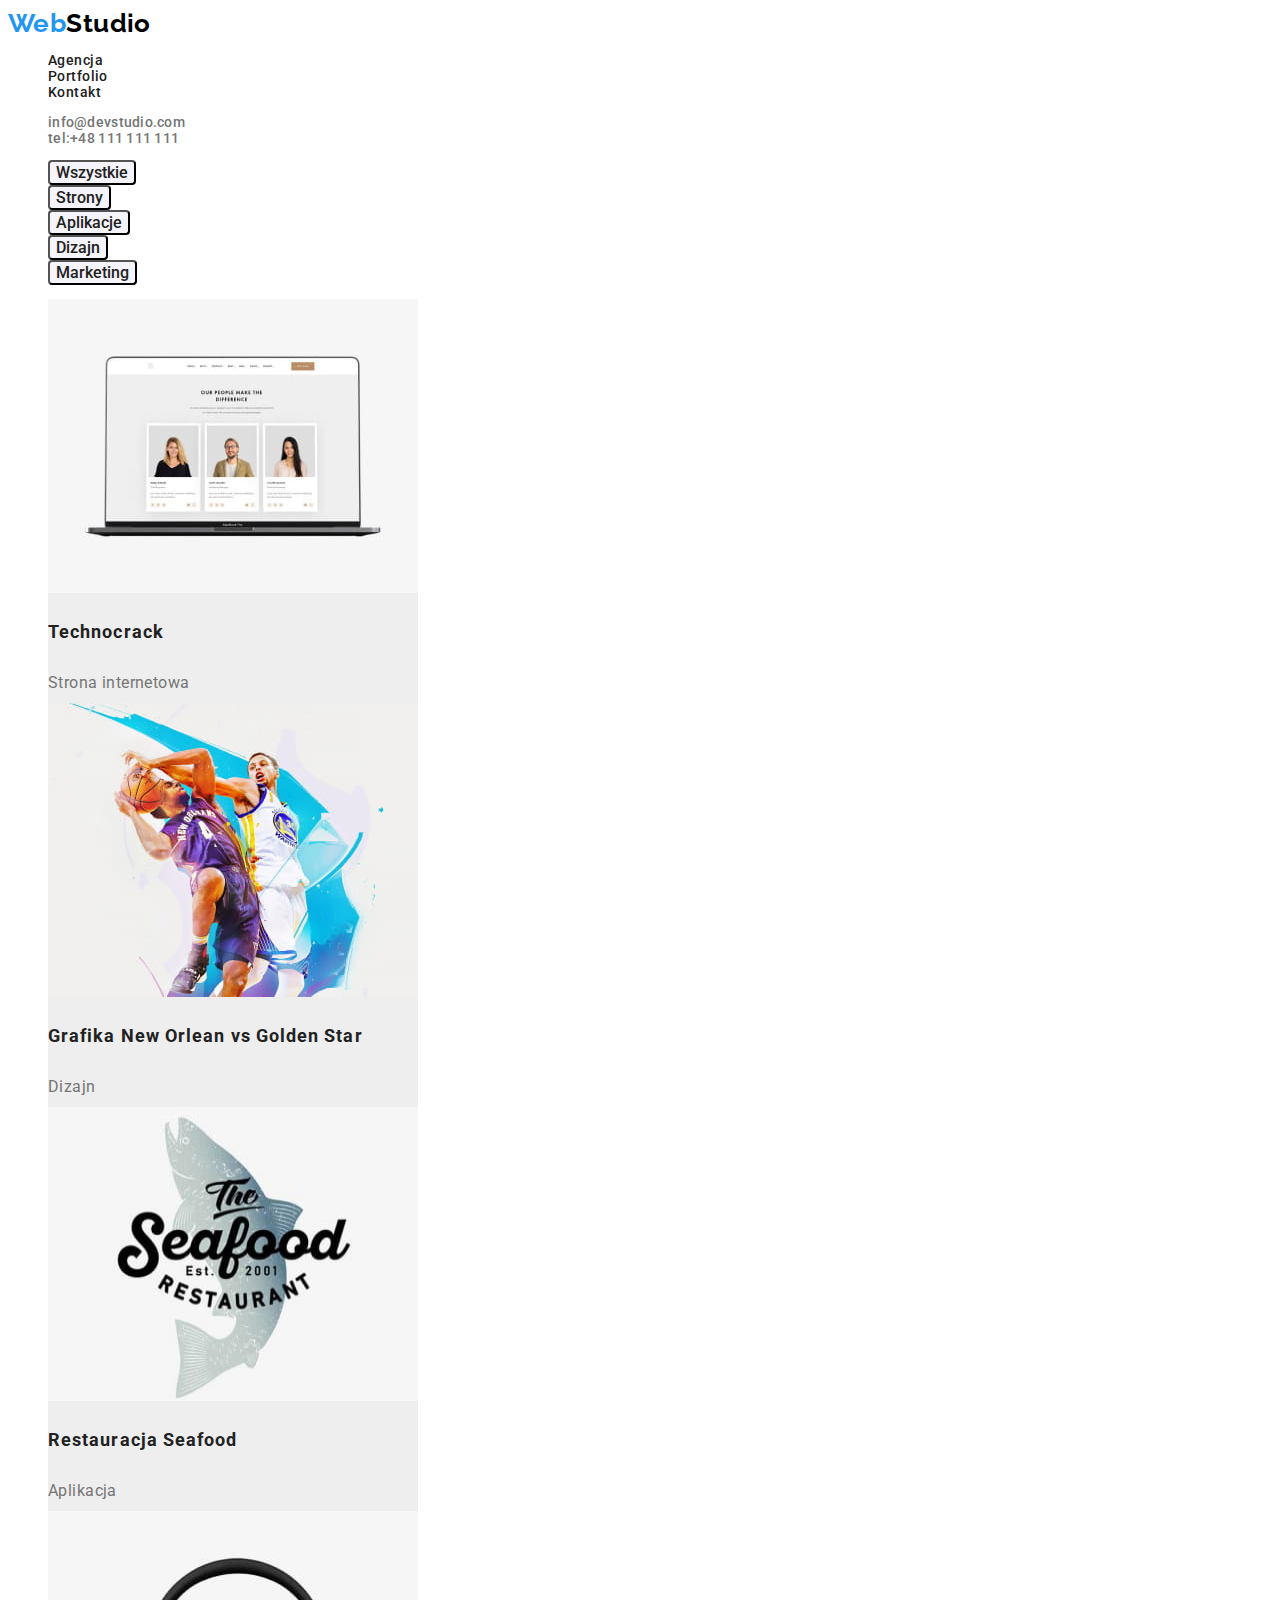
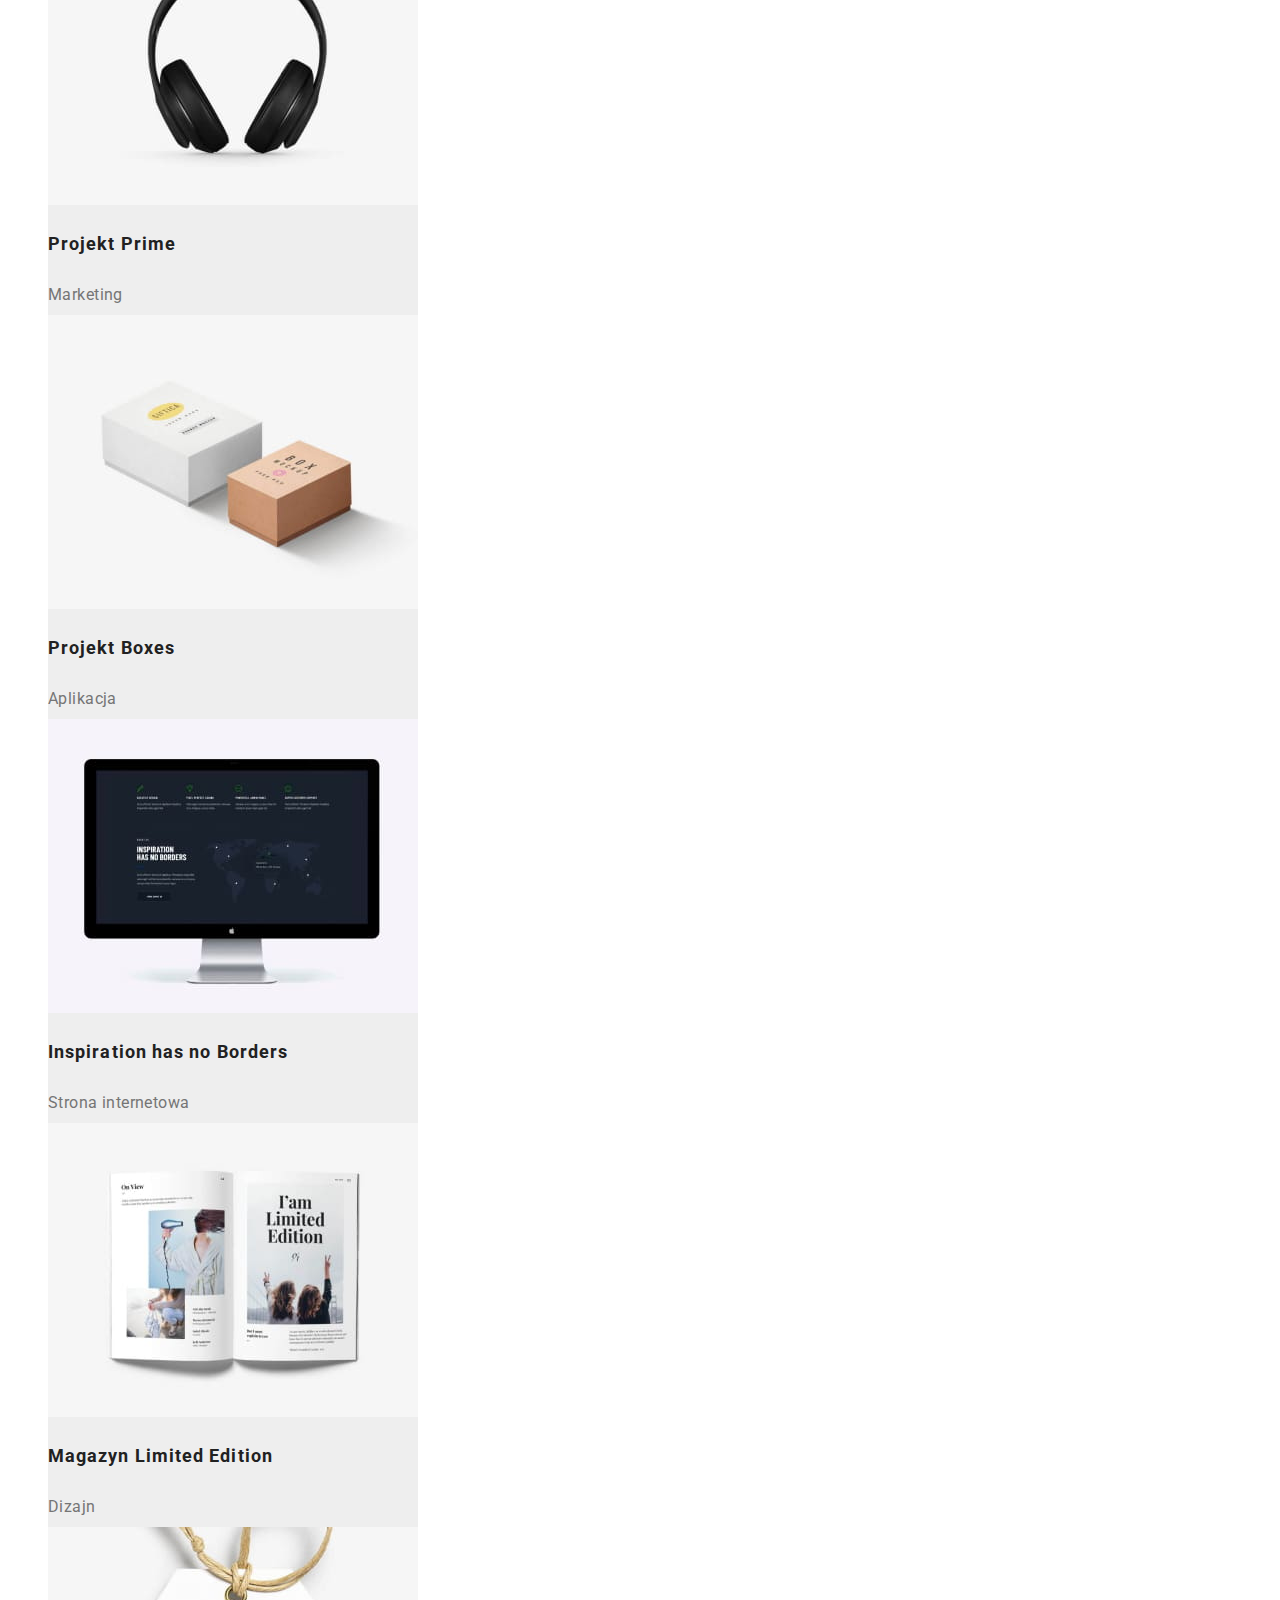
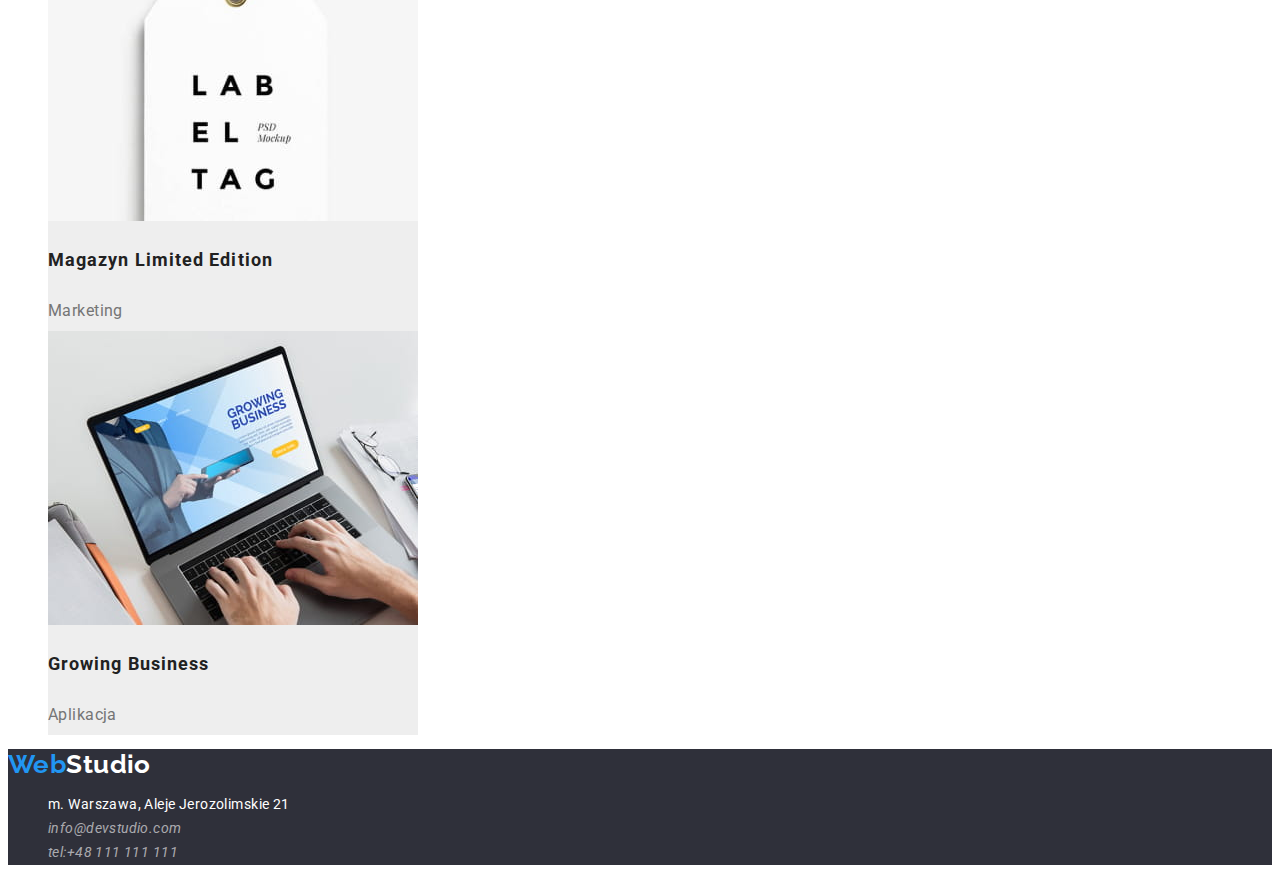
==== portfolio.html @ 22728c12 "usunąłem 2 pliki readme" ====
<!DOCTYPE html>
<html lang="pl">
  <head>
    <meta charset="UTF-8" />
    <meta http-equiv="X-UA-Compatible" content="IE=edge" />
    <meta name="viewport" content="width=device-width, initial-scale=1.0" />
    <title>Portfolio</title>
    <link rel="preconnect" href="https://fonts.googleapis.com" />
    <link rel="preconnect" href="https://fonts.gstatic.com" crossorigin />

    <link
      href="https://fonts.googleapis.com/css2?family=Raleway:wght@700&family=Roboto:wght@400;500;700;900&display=swap"
      rel="stylesheet"
    />
    <link rel="stylesheet" href="node_modules/modern-normalize/modern-normalize.css" />
    <link href="./css/styles.css" rel="stylesheet" />
  </head>
  <body>
    <header>
      <div>
        <a href="index.html" class="brandname"><span class="pieceofbrand">Web</span>Studio</a>
        <!--dodaję span żeby kolor Web były inny od Studio-->
        <nav>
          <ul class="list">
            <li>
              <a href="index.html" class="nav-link">Agencja</a>
            </li>
            <li><a href="portfolio.html" class="nav-link">Portfolio</a></li>
            <li><a href="#Kontakt" class="nav-link">Kontakt</a></li>
          </ul>
        </nav>
        <ul class="contact-links list">
          <li><a href="mailto:info@devstudio.com">info@devstudio.com</a></li>
          <li><a href="tel:+48111111111">tel:+48 111 111 111</a></li>
        </ul>
      </div>
    </header>
    <main>
      <section>
        <h1 class="visually-hidden">portfolio</h1>
        <ul class="list">
          <li>
            <button type="button" class="button-next">Wszystkie</button>
          </li>
          <li><button type="button" class="button-next">Strony</button></li>
          <li><button type="button" class="button-next">Aplikacje</button></li>
          <li><button type="button" class="button-next">Dizajn</button></li>
          <li><button type="button" class="button-next">Marketing</button></li>
        </ul>
        <ul class="list">
          <li class="image-border">
            <img
              src="./images/technocrack.jpg"
              alt="zespół pracowników na ekranie monitora"
              width="370"
              height="294"
            />
            <h3 class="portfolioheader">Technocrack</h3>
            <p class="portfoliodescription">Strona internetowa</p>
          </li>
          <li class="image-border">
            <img
              src="./images/neworlean.jpg"
              alt="grafika przedstawiająca koszykarzy"
              width="370"
              height="294"
            />
            <h3 class="portfolioheader">Grafika New Orlean vs Golden Star</h3>
            <p class="portfoliodescription">Dizajn</p>
          </li>
          <li class="image-border">
            <img src="./images/restaurant.jpg" alt="logo restauracji" width="370" height="294" />
            <h3 class="portfolioheader">Restauracja Seafood</h3>
            <p class="portfoliodescription">Aplikacja</p>
          </li>
          <li class="image-border">
            <img src="./images/project-prime.jpg" alt="słuchawki" width="370" height="294" />
            <h3 class="portfolioheader">Projekt Prime</h3>
            <p class="portfoliodescription">Marketing</p>
          </li>
          <li class="image-border">
            <img src="./images/project-boxex.jpg" alt="dwa pudełka" width="370" height="294" />
            <h3 class="portfolioheader">Projekt Boxes</h3>
            <p class="portfoliodescription">Aplikacja</p>
          </li>
          <li class="image-border">
            <img src="./images/inspiration.jpg" alt="ekran monitora" width="370" height="294" />
            <h3 class="portfolioheader">Inspiration has no Borders</h3>
            <p class="portfoliodescription">Strona internetowa</p>
          </li>
          <li class="image-border">
            <img src="./images/magazine.jpg" alt="otwarte czasopismo" width="370" height="294" />
            <h3 class="portfolioheader">Magazyn Limited Edition</h3>
            <p class="portfoliodescription">Dizajn</p>
          </li>
          <li class="image-border">
            <img
              src="./images/project-lab.jpg"
              alt="etykieta z nazwą projektu"
              width="370"
              height="294"
            />
            <h3 class="portfolioheader">Magazyn Limited Edition</h3>
            <p class="portfoliodescription">Marketing</p>
          </li>
          <li class="image-border">
            <img
              src="./images/growing-business.jpg"
              alt="otwarty laptop"
              width="370"
              height="294"
            />
            <h3 class="portfolioheader">Growing Business</h3>
            <p class="portfoliodescription">Aplikacja</p>
          </li>
        </ul>
      </section>
    </main>
    <footer class="footer">
      <a href="index.html" class="brandnamefooter"><span class="pieceofbrand">Web</span>Studio</a>
      <address>
        <ul class="list">
          <li>
            <a href="https://www.google.pl/" class="localization"
              >m. Warszawa, Aleje Jerozolimskie 21</a
            >
          </li>
          <li><a href="mailto:info@devstudio.com" class="contactfooter">info@devstudio.com</a></li>
          <li><a href="tel:+48111111111" class="contactfooter">tel:+48 111 111 111</a></li>
        </ul>
      </address>
    </footer>
  </body>
</html>
---- css/styles.css ----
:root {
  --brandcolor: #212121;
  --secondcolor: #000000;
  --thirdcolor: #757575;
  --fourthcolor: #2196f3;
  --fifhtcolor: #ffffff;
  --sixthcolor: #2f303a;
  --seventhcolor: #e5e5e5;
  --eighthcolor: rgba (255, 255, 255, 0.6);
  --ninthcolor: #f5f4fa;
  --tenthcolor: #eeeeee;
}
body {
  font-family: 'Roboto', sans-serif;
  font-size: 14px;
  color: var(--brandcolor);
  background: var(--fifhtcolor);
  letter-spacing: 0.03em;
}
.brandname {
  font-family: 'Raleway';
  font-size: 26px;
  font-weight: 700;
  color: var(--secondcolor);
  text-decoration: none;
}
.pieceofbrand {
  color: var(--fourthcolor);
}
.nav-link {
  font-weight: 500;
  text-align: left;
  color: currentColor;
  text-decoration: none;
}
.list {
  list-style: none;
}
.nav-link:hover,
.nav-link:focus,
.contact-links a:hover,
.contact-links a:focus {
  color: var(--fourthcolor);
  cursor: pointer;
}
.contact-links {
  font-weight: 500;
  letter-spacing: 0.02em;
  color: var(--thirdcolor);
}
.contact-links a {
  text-decoration: none;
  color: inherit;
}
.contactfooter {
  line-height: 1.71;
  color: rgba(255, 255, 255, 0.6);
  text-decoration: none;
}
.contactfooter:hover,
.contactfooter:focus {
  color: var(--fourthcolor);
  cursor: pointer;
}
.localization {
  line-height: 1.71;
  text-decoration: none;
  color: var(--fifhtcolor);
  font-style: normal;
}
.footer {
  background-color: var(--sixthcolor);
}
.brandnamefooter {
  font-family: 'Raleway';
  font-size: 26px;
  font-weight: 700;
  text-align: left;
  color: var(--fifhtcolor);
  text-decoration: none;
}
.main-header {
  font-size: 44px;
  font-weight: 900;
  line-height: 1.36;
  letter-spacing: 0.06em;
  text-align: center;
  color: var(--fifhtcolor);
}
.buttonfirst {
  border-radius: 4px;
  font-size: 16px;
  font-weight: 700;
  line-height: 1.88;
  letter-spacing: 0.06em;
  text-align: center;
  background-color: var(--fourthcolor);
  color: #ffffff;
  cursor: pointer;
  font-family: 'Roboto';
}
.main-section {
  background-color: var(--sixthcolor);
}
.visually-hidden {
  position: absolute;
  width: 1px;
  height: 1px;
  margin: -1px;
  border: 0;
  padding: 0;

  white-space: nowrap;
  clip-path: inset(100%);
  clip: rect(0 0 0 0);
  overflow: hidden;
}
.loremheader {
  font-weight: 700;
  color: var(--brandcolor);
}
.loremdescrition {
  line-height: 1.71;
  text-align: left;
  color: var(--thirdcolor);
}
.secondheader {
  font-size: 36px;
  font-weight: 700;
  text-align: center;
  color: var(--brandcolor);
}
.back {
  background: #f5f4fa;
}

.emloyee {
  height: 368px;
  width: 270px;
  left: 215px;
  top: 1635px;
  border-radius: [object Object]px;
  background-color: var(--fifhtcolor);
}
.thirdheader {
  font-size: 16px;
  font-weight: 500;
  text-align: center;
  color: var(--brandcolor);
}
.position {
  font-size: 16px;
  font-weight: 400;
  text-align: center;
  color: var(--thirdcolor);
}

.button-next {
  border-radius: 4px;
  font-size: 16px;
  font-weight: 500;
  text-align: center;
  background-color: var(--ninthcolor);
  color: var(--brandcolor);
  cursor: pointer;
  font-family: 'Roboto';
}
.buttonnext:hover,
.buttonnext:focus {
  color: var(--fifhtcolor);
  background-color: var(--fourthcolor);
  cursor: pointer;
}
.image-border {
  height: 404px;
  width: 370px;
  left: 215px;
  top: 262px;
  border-radius: 0px;
  background-color: #eeeeee;
}
.portfolioheader {
  font-size: 18px;
  font-weight: 700;
  line-height: 2;
  letter-spacing: 0.06em;
  text-align: left;
  color: var(--brandcolor);
}
.portfoliodescription {
  font-size: 16px;
  line-height: 1.88;
  text-align: left;
  color: var(--thirdcolor);
}
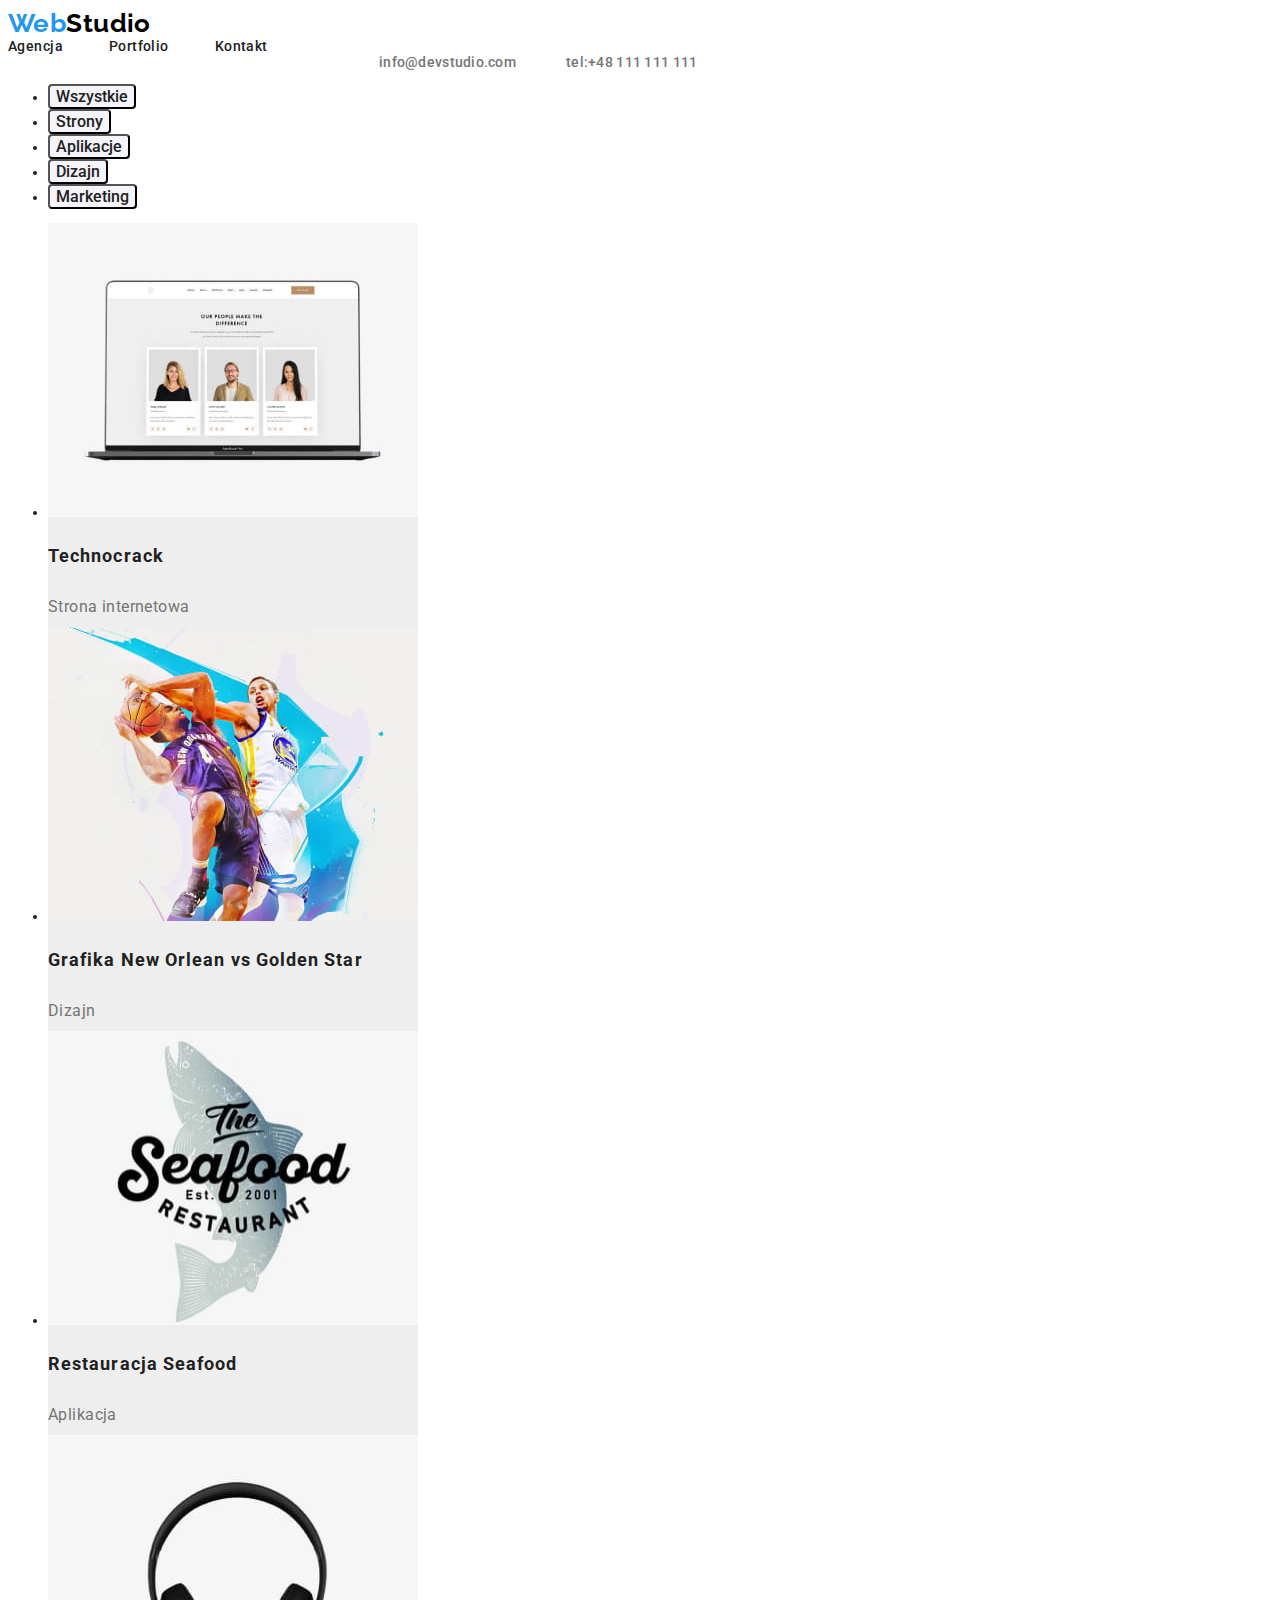
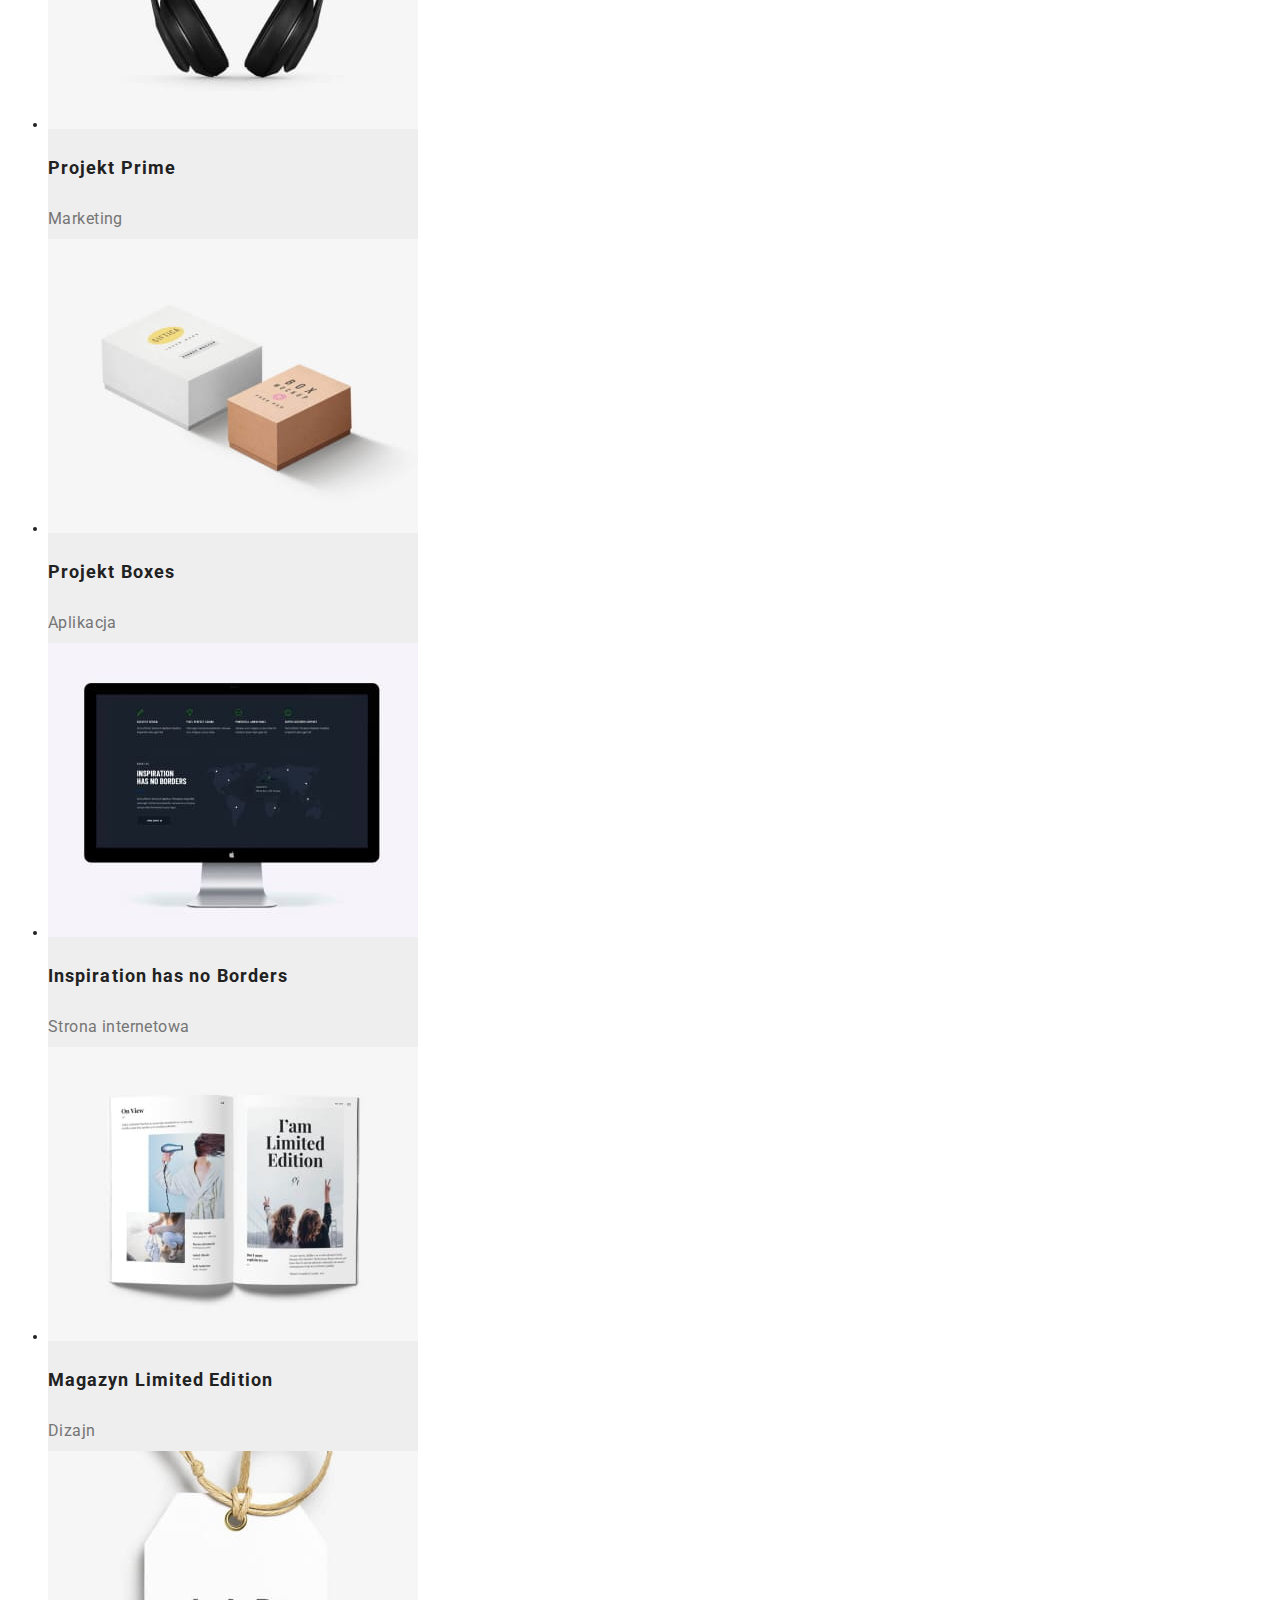
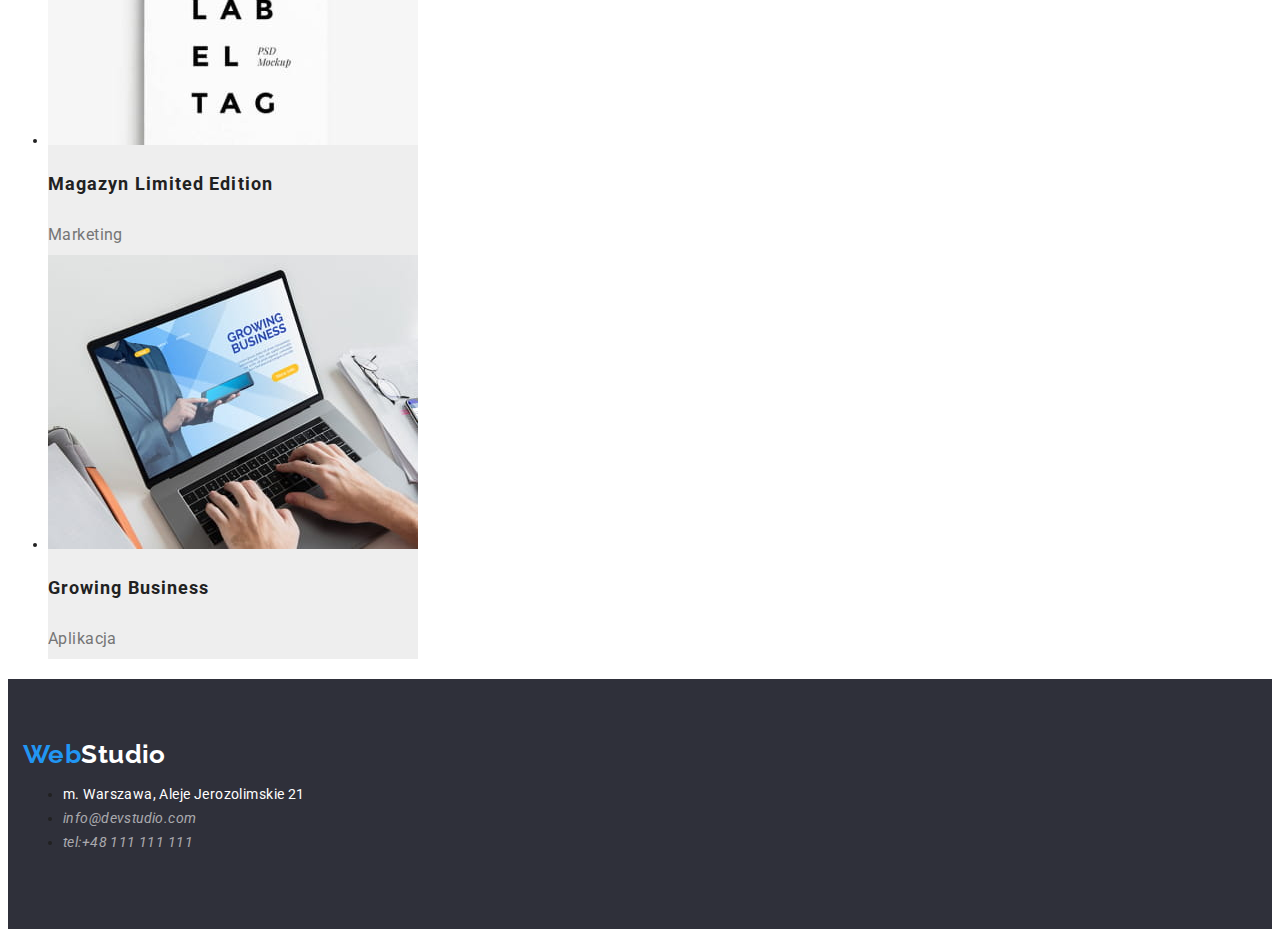
==== commit d7a747a4: "1 część pracy" ====
--- a/portfolio.html
+++ b/portfolio.html
@@ -5,6 +5,13 @@
     <meta http-equiv="X-UA-Compatible" content="IE=edge" />
     <meta name="viewport" content="width=device-width, initial-scale=1.0" />
     <title>Portfolio</title>
+    <link
+      rel="stylesheet"
+      href="https://cdnjs.cloudflare.com/ajax/libs/modern-normalize/1.1.0/modern-normalize.min.css"
+      integrity="sha512-wpPYUAdjBVSE4KJnH1VR1HeZfpl1ub8YT/NKx4PuQ5NmX2tKuGu6U/JRp5y+Y8XG2tV+wKQpNHVUX03MfMFn9Q=="
+      crossorigin="anonymous"
+      referrerpolicy="no-referrer"
+    />
     <link rel="preconnect" href="https://fonts.googleapis.com" />
     <link rel="preconnect" href="https://fonts.gstatic.com" crossorigin />
 
@@ -12,7 +19,7 @@
       href="https://fonts.googleapis.com/css2?family=Raleway:wght@700&family=Roboto:wght@400;500;700;900&display=swap"
       rel="stylesheet"
     />
-    <link rel="stylesheet" href="node_modules/modern-normalize/modern-normalize.css" />
+
     <link href="./css/styles.css" rel="stylesheet" />
   </head>
   <body>
@@ -21,7 +28,7 @@
         <a href="index.html" class="brandname"><span class="pieceofbrand">Web</span>Studio</a>
         <!--dodaję span żeby kolor Web były inny od Studio-->
         <nav>
-          <ul class="list">
+          <ul class="list-upper">
             <li>
               <a href="index.html" class="nav-link">Agencja</a>
             </li>
@@ -29,7 +36,7 @@
             <li><a href="#Kontakt" class="nav-link">Kontakt</a></li>
           </ul>
         </nav>
-        <ul class="contact-links list">
+        <ul class="contact-links list-upper">
           <li><a href="mailto:info@devstudio.com">info@devstudio.com</a></li>
           <li><a href="tel:+48111111111">tel:+48 111 111 111</a></li>
         </ul>
--- a/css/styles.css
+++ b/css/styles.css
@@ -1,3 +1,9 @@
+*,
+*::before *::after {
+  margin: 0;
+  padding: 0;
+}
+
 :root {
   --brandcolor: #212121;
   --secondcolor: #000000;
@@ -17,12 +23,29 @@
   background: var(--fifhtcolor);
   letter-spacing: 0.03em;
 }
+
+.container {
+  width: 1200px;
+  outline: 1px blue solid;
+  margin: 0 auto;
+}
+.boxfirst {
+  outline: 1px red dashed;
+  padding: 24px 0 32px 15px;
+  margin: 0 auto;
+  max-width: 1600px;
+  display: flex;
+  align-items: baseline;
+  border: 1px solid #ececec;
+}
+
 .brandname {
   font-family: 'Raleway';
   font-size: 26px;
   font-weight: 700;
   color: var(--secondcolor);
   text-decoration: none;
+  margin-right: 93px;
 }
 .pieceofbrand {
   color: var(--fourthcolor);
@@ -33,8 +56,12 @@
   color: currentColor;
   text-decoration: none;
 }
-.list {
-  list-style: none;
+.list-upper {
+  list-style: none;
+  display: flex;
+  margin: 0;
+  padding: 0;
+  gap: 46px;
 }
 .nav-link:hover,
 .nav-link:focus,
@@ -47,6 +74,8 @@
   font-weight: 500;
   letter-spacing: 0.02em;
   color: var(--thirdcolor);
+  margin-left: 371px;
+  gap: 50px;
 }
 .contact-links a {
   text-decoration: none;
@@ -70,6 +99,12 @@
 }
 .footer {
   background-color: var(--sixthcolor);
+  padding: 60px 0 60px 15px;
+  margin-top: 20px;
+}
+.footerlist {
+  list-style: none;
+  padding-left: 0;
 }
 .brandnamefooter {
   font-family: 'Raleway';
@@ -86,7 +121,11 @@
   letter-spacing: 0.06em;
   text-align: center;
   color: var(--fifhtcolor);
-}
+  width: 696px;
+  margin-top: 0px;
+  margin-bottom: 30px;
+}
+
 .buttonfirst {
   border-radius: 4px;
   font-size: 16px;
@@ -98,9 +137,35 @@
   color: #ffffff;
   cursor: pointer;
   font-family: 'Roboto';
-}
+  padding: 10px 41px;
+  align-items: center;
+  margin-left: 252px;
+}
+
 .main-section {
   background-color: var(--sixthcolor);
+  margin: 0 auto;
+  max-width: 1600px;
+  padding: 200px 0 200px 252px;
+  outline: 1px red dashed;
+}
+.section {
+  padding-top: 94px;
+  padding-bottom: 94px;
+}
+.section-two {
+  max-width: 1600px;
+}
+
+.list-second {
+  list-style: none;
+  display: flex;
+  gap: 30px;
+  padding-left: 15px;
+  margin: 0;
+}
+.loremitem {
+  flex-basis: calc((100%- 90px) / 4);
 }
 .visually-hidden {
   position: absolute;
@@ -118,29 +183,43 @@
 .loremheader {
   font-weight: 700;
   color: var(--brandcolor);
+  margin-top: 0;
+  margin-bottom: 10px;
 }
 .loremdescrition {
   line-height: 1.71;
   text-align: left;
   color: var(--thirdcolor);
+  margin: 0;
 }
 .secondheader {
   font-size: 36px;
   font-weight: 700;
   text-align: center;
   color: var(--brandcolor);
+  margin: 0;
+}
+.ourteam {
+  margin-bottom: 50px;
+}
+.list-third {
+  padding-left: 15px;
+  list-style: none;
+  display: flex;
+  margin: 0;
+  gap: 30px;
+}
+.thirditem {
+  flex-basis: calc((100%-60px) / 2);
 }
 .back {
   background: #f5f4fa;
 }
 
 .emloyee {
-  height: 368px;
-  width: 270px;
-  left: 215px;
-  top: 1635px;
   border-radius: [object Object]px;
   background-color: var(--fifhtcolor);
+  flex-basis: calc((100%-90px) / 4);
 }
 .thirdheader {
   font-size: 16px;
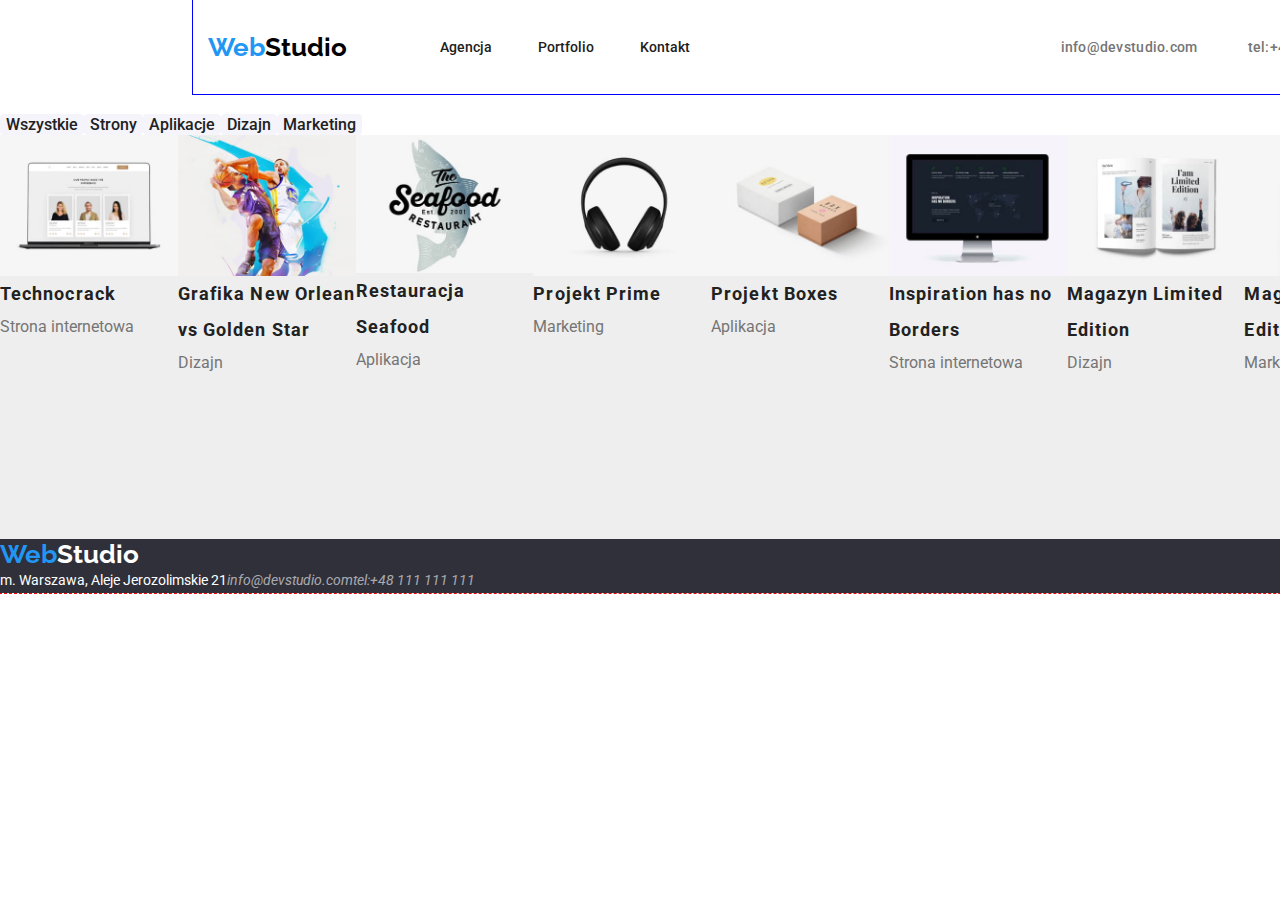
==== commit 8298a4aa: "ponowne zmiany" ====
--- a/portfolio.html
+++ b/portfolio.html
@@ -24,7 +24,7 @@
   </head>
   <body>
     <header>
-      <div>
+      <div class="container container-first">
         <a href="index.html" class="brandname"><span class="pieceofbrand">Web</span>Studio</a>
         <!--dodaję span żeby kolor Web były inny od Studio-->
         <nav>
--- a/css/styles.css
+++ b/css/styles.css
@@ -21,30 +21,72 @@
   font-size: 14px;
   color: var(--brandcolor);
   background: var(--fifhtcolor);
-  letter-spacing: 0.03em;
-}
-
+  width: 1600px;
+  margin: 0 auto;
+  outline: 1px red dashed;
+}
+h1,
+h2,
+h3,
+p {
+  margin: 0 auto;
+}
+img {
+  max-width: 100%;
+  height: auto;
+  display: block;
+}
+ul {
+  list-style: none;
+  padding-left: 0;
+  margin: 0;
+  display: flex;
+}
+a {
+  text-decoration: none;
+}
+button {
+  display: block;
+  cursor: pointer;
+  border-radius: 4px;
+  border: none;
+}
 .container {
   width: 1200px;
   outline: 1px blue solid;
   margin: 0 auto;
+  padding-left: 15px;
+}
+.section {
+  padding-top: 94px;
+  padding-bottom: 94px;
+  margin: 0 auto;
+}
+.footer {
+  background-color: var(--sixthcolor);
+  margin: 0 auto;
+}
+.container-footer {
+  padding-top: 60px;
+  padding-bottom: 60px;
 }
 .boxfirst {
-  outline: 1px red dashed;
-  padding: 24px 0 32px 15px;
-  margin: 0 auto;
-  max-width: 1600px;
+  margin: 0 auto;
+
+  border-bottom: 1px solid #ececec;
+}
+.container-first {
   display: flex;
-  align-items: baseline;
-  border: 1px solid #ececec;
-}
-
+  align-items: center;
+  padding-top: 32px;
+  padding-bottom: 32px;
+  margin-bottom: 20px;
+}
 .brandname {
   font-family: 'Raleway';
   font-size: 26px;
   font-weight: 700;
   color: var(--secondcolor);
-  text-decoration: none;
   margin-right: 93px;
 }
 .pieceofbrand {
@@ -54,11 +96,11 @@
   font-weight: 500;
   text-align: left;
   color: currentColor;
-  text-decoration: none;
+}
+.currentsite {
+  color: var(--fourthcolor);
 }
 .list-upper {
-  list-style: none;
-  display: flex;
   margin: 0;
   padding: 0;
   gap: 46px;
@@ -78,41 +120,15 @@
   gap: 50px;
 }
 .contact-links a {
-  text-decoration: none;
   color: inherit;
 }
-.contactfooter {
-  line-height: 1.71;
-  color: rgba(255, 255, 255, 0.6);
-  text-decoration: none;
-}
-.contactfooter:hover,
-.contactfooter:focus {
-  color: var(--fourthcolor);
-  cursor: pointer;
-}
-.localization {
-  line-height: 1.71;
-  text-decoration: none;
-  color: var(--fifhtcolor);
-  font-style: normal;
-}
-.footer {
+.main-section {
   background-color: var(--sixthcolor);
-  padding: 60px 0 60px 15px;
-  margin-top: 20px;
-}
-.footerlist {
-  list-style: none;
-  padding-left: 0;
-}
-.brandnamefooter {
-  font-family: 'Raleway';
-  font-size: 26px;
-  font-weight: 700;
-  text-align: left;
-  color: var(--fifhtcolor);
-  text-decoration: none;
+  margin: 0 auto;
+}
+.container-second {
+  padding-top: 200px;
+  padding-bottom: 200px;
 }
 .main-header {
   font-size: 44px;
@@ -121,13 +137,9 @@
   letter-spacing: 0.06em;
   text-align: center;
   color: var(--fifhtcolor);
-  width: 696px;
-  margin-top: 0px;
   margin-bottom: 30px;
 }
-
 .buttonfirst {
-  border-radius: 4px;
   font-size: 16px;
   font-weight: 700;
   line-height: 1.88;
@@ -135,33 +147,14 @@
   text-align: center;
   background-color: var(--fourthcolor);
   color: #ffffff;
-  cursor: pointer;
   font-family: 'Roboto';
   padding: 10px 41px;
   align-items: center;
-  margin-left: 252px;
-}
-
-.main-section {
-  background-color: var(--sixthcolor);
-  margin: 0 auto;
-  max-width: 1600px;
-  padding: 200px 0 200px 252px;
-  outline: 1px red dashed;
-}
-.section {
-  padding-top: 94px;
-  padding-bottom: 94px;
-}
-.section-two {
-  max-width: 1600px;
-}
-
-.list-second {
-  list-style: none;
-  display: flex;
+  margin: 0 auto;
+}
+.list-second,
+.list-third {
   gap: 30px;
-  padding-left: 15px;
   margin: 0;
 }
 .loremitem {
@@ -190,48 +183,60 @@
   line-height: 1.71;
   text-align: left;
   color: var(--thirdcolor);
-  margin: 0;
 }
 .secondheader {
   font-size: 36px;
   font-weight: 700;
   text-align: center;
   color: var(--brandcolor);
-  margin: 0;
-}
-.ourteam {
   margin-bottom: 50px;
 }
-.list-third {
-  padding-left: 15px;
-  list-style: none;
-  display: flex;
-  margin: 0;
-  gap: 30px;
-}
-.thirditem {
-  flex-basis: calc((100%-60px) / 2);
-}
-.back {
-  background: #f5f4fa;
+.background-lastsection {
+  background-color: var(--ninthcolor);
 }
 
 .emloyee {
   border-radius: [object Object]px;
   background-color: var(--fifhtcolor);
-  flex-basis: calc((100%-90px) / 4);
+  padding-bottom: 30px;
 }
 .thirdheader {
   font-size: 16px;
   font-weight: 500;
   text-align: center;
   color: var(--brandcolor);
+  margin-top: 30px;
+  margin-bottom: 10px;
 }
 .position {
   font-size: 16px;
   font-weight: 400;
   text-align: center;
   color: var(--thirdcolor);
+}
+.contactfooter {
+  line-height: 1.71;
+  color: rgba(255, 255, 255, 0.6);
+}
+.contactfooter:hover,
+.contactfooter:focus {
+  color: var(--fourthcolor);
+  cursor: pointer;
+}
+.localization {
+  line-height: 1.71;
+  color: var(--fifhtcolor);
+  font-style: normal;
+}
+.footerlist {
+  display: block;
+}
+.brandnamefooter {
+  font-family: 'Raleway';
+  font-size: 26px;
+  font-weight: 700;
+  text-align: left;
+  color: var(--fifhtcolor);
 }
 
 .button-next {
@@ -253,8 +258,6 @@
 .image-border {
   height: 404px;
   width: 370px;
-  left: 215px;
-  top: 262px;
   border-radius: 0px;
   background-color: #eeeeee;
 }
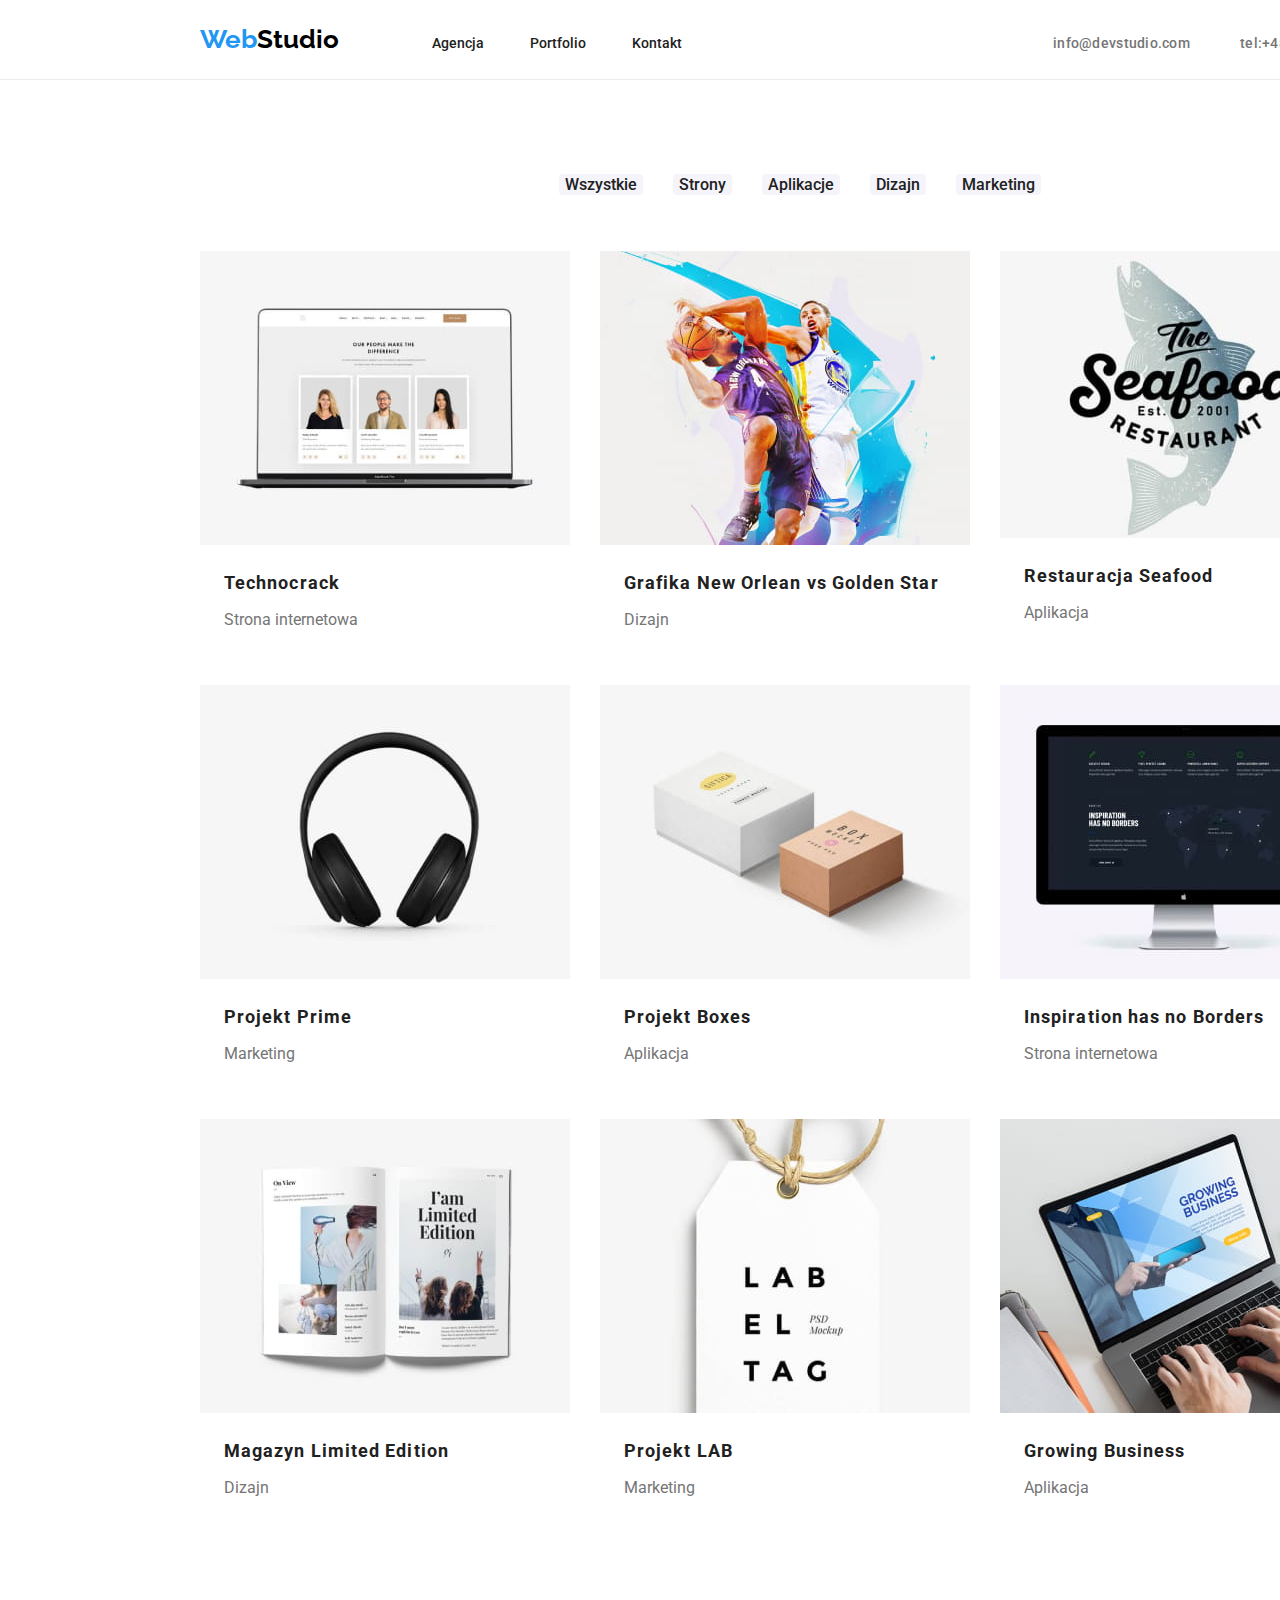
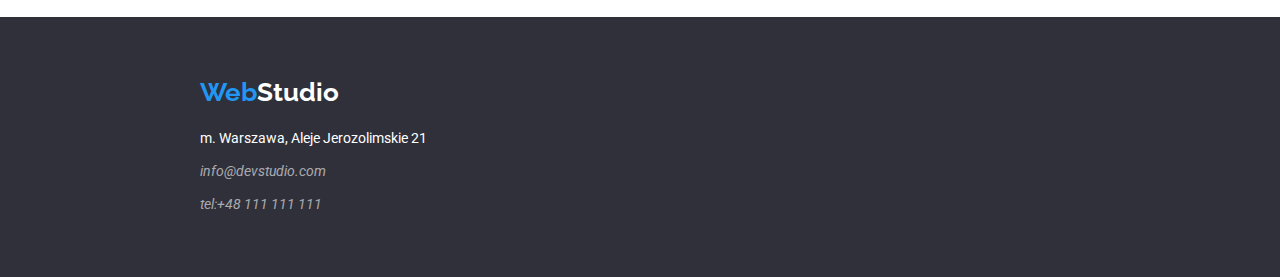
==== commit ebf7673e: "zmiany finalizujące" ====
--- a/portfolio.html
+++ b/portfolio.html
@@ -23,7 +23,7 @@
     <link href="./css/styles.css" rel="stylesheet" />
   </head>
   <body>
-    <header>
+    <header class="boxfirst">
       <div class="container container-first">
         <a href="index.html" class="brandname"><span class="pieceofbrand">Web</span>Studio</a>
         <!--dodaję span żeby kolor Web były inny od Studio-->
@@ -43,99 +43,103 @@
       </div>
     </header>
     <main>
-      <section>
-        <h1 class="visually-hidden">portfolio</h1>
-        <ul class="list">
-          <li>
-            <button type="button" class="button-next">Wszystkie</button>
-          </li>
-          <li><button type="button" class="button-next">Strony</button></li>
-          <li><button type="button" class="button-next">Aplikacje</button></li>
-          <li><button type="button" class="button-next">Dizajn</button></li>
-          <li><button type="button" class="button-next">Marketing</button></li>
-        </ul>
-        <ul class="list">
-          <li class="image-border">
-            <img
-              src="./images/technocrack.jpg"
-              alt="zespół pracowników na ekranie monitora"
-              width="370"
-              height="294"
-            />
-            <h3 class="portfolioheader">Technocrack</h3>
-            <p class="portfoliodescription">Strona internetowa</p>
-          </li>
-          <li class="image-border">
-            <img
-              src="./images/neworlean.jpg"
-              alt="grafika przedstawiająca koszykarzy"
-              width="370"
-              height="294"
-            />
-            <h3 class="portfolioheader">Grafika New Orlean vs Golden Star</h3>
-            <p class="portfoliodescription">Dizajn</p>
-          </li>
-          <li class="image-border">
-            <img src="./images/restaurant.jpg" alt="logo restauracji" width="370" height="294" />
-            <h3 class="portfolioheader">Restauracja Seafood</h3>
-            <p class="portfoliodescription">Aplikacja</p>
-          </li>
-          <li class="image-border">
-            <img src="./images/project-prime.jpg" alt="słuchawki" width="370" height="294" />
-            <h3 class="portfolioheader">Projekt Prime</h3>
-            <p class="portfoliodescription">Marketing</p>
-          </li>
-          <li class="image-border">
-            <img src="./images/project-boxex.jpg" alt="dwa pudełka" width="370" height="294" />
-            <h3 class="portfolioheader">Projekt Boxes</h3>
-            <p class="portfoliodescription">Aplikacja</p>
-          </li>
-          <li class="image-border">
-            <img src="./images/inspiration.jpg" alt="ekran monitora" width="370" height="294" />
-            <h3 class="portfolioheader">Inspiration has no Borders</h3>
-            <p class="portfoliodescription">Strona internetowa</p>
-          </li>
-          <li class="image-border">
-            <img src="./images/magazine.jpg" alt="otwarte czasopismo" width="370" height="294" />
-            <h3 class="portfolioheader">Magazyn Limited Edition</h3>
-            <p class="portfoliodescription">Dizajn</p>
-          </li>
-          <li class="image-border">
-            <img
-              src="./images/project-lab.jpg"
-              alt="etykieta z nazwą projektu"
-              width="370"
-              height="294"
-            />
-            <h3 class="portfolioheader">Magazyn Limited Edition</h3>
-            <p class="portfoliodescription">Marketing</p>
-          </li>
-          <li class="image-border">
-            <img
-              src="./images/growing-business.jpg"
-              alt="otwarty laptop"
-              width="370"
-              height="294"
-            />
-            <h3 class="portfolioheader">Growing Business</h3>
-            <p class="portfoliodescription">Aplikacja</p>
-          </li>
-        </ul>
+      <section class="section">
+        <div class="container">
+          <h1 class="visually-hidden">portfolio</h1>
+          <ul class="list-of-buttons">
+            <li>
+              <button type="button" class="button-next">Wszystkie</button>
+            </li>
+            <li><button type="button" class="button-next">Strony</button></li>
+            <li><button type="button" class="button-next">Aplikacje</button></li>
+            <li><button type="button" class="button-next">Dizajn</button></li>
+            <li><button type="button" class="button-next">Marketing</button></li>
+          </ul>
+          <ul class="list-of-images-portfolio">
+            <li class="image-border">
+              <img
+                src="./images/technocrack.jpg"
+                alt="zespół pracowników na ekranie monitora"
+                width="370"
+                height="294"
+              />
+              <h3 class="portfolioheader">Technocrack</h3>
+              <p class="portfoliodescription">Strona internetowa</p>
+            </li>
+            <li class="image-border">
+              <img
+                src="./images/neworlean.jpg"
+                alt="grafika przedstawiająca koszykarzy"
+                width="370"
+                height="294"
+              />
+              <h3 class="portfolioheader">Grafika New Orlean vs Golden Star</h3>
+              <p class="portfoliodescription">Dizajn</p>
+            </li>
+            <li class="image-border">
+              <img src="./images/restaurant.jpg" alt="logo restauracji" width="370" height="294" />
+              <h3 class="portfolioheader">Restauracja Seafood</h3>
+              <p class="portfoliodescription">Aplikacja</p>
+            </li>
+            <li class="image-border">
+              <img src="./images/project-prime.jpg" alt="słuchawki" width="370" height="294" />
+              <h3 class="portfolioheader">Projekt Prime</h3>
+              <p class="portfoliodescription">Marketing</p>
+            </li>
+            <li class="image-border">
+              <img src="./images/project-boxex.jpg" alt="dwa pudełka" width="370" height="294" />
+              <h3 class="portfolioheader">Projekt Boxes</h3>
+              <p class="portfoliodescription">Aplikacja</p>
+            </li>
+            <li class="image-border">
+              <img src="./images/inspiration.jpg" alt="ekran monitora" width="370" height="294" />
+              <h3 class="portfolioheader">Inspiration has no Borders</h3>
+              <p class="portfoliodescription">Strona internetowa</p>
+            </li>
+            <li class="image-border">
+              <img src="./images/magazine.jpg" alt="otwarte czasopismo" width="370" height="294" />
+              <h3 class="portfolioheader">Magazyn Limited Edition</h3>
+              <p class="portfoliodescription">Dizajn</p>
+            </li>
+            <li class="image-border">
+              <img
+                src="./images/project-lab.jpg"
+                alt="etykieta z nazwą projektu"
+                width="370"
+                height="294"
+              />
+              <h3 class="portfolioheader">Projekt LAB</h3>
+              <p class="portfoliodescription">Marketing</p>
+            </li>
+            <li class="image-border">
+              <img
+                src="./images/growing-business.jpg"
+                alt="otwarty laptop"
+                width="370"
+                height="294"
+              />
+              <h3 class="portfolioheader">Growing Business</h3>
+              <p class="portfoliodescription">Aplikacja</p>
+            </li>
+          </ul>
+        </div>
       </section>
     </main>
     <footer class="footer">
+      <div class="container container-footer">
       <a href="index.html" class="brandnamefooter"><span class="pieceofbrand">Web</span>Studio</a>
       <address>
-        <ul class="list">
+        <ul class="footerlist">
           <li>
             <a href="https://www.google.pl/" class="localization"
               >m. Warszawa, Aleje Jerozolimskie 21</a
             >
           </li>
-          <li><a href="mailto:info@devstudio.com" class="contactfooter">info@devstudio.com</a></li>
+          <li><a href="mailto:info@devstudio.com" class="contactfooter mail">info@devstudio.com</a></li>
           <li><a href="tel:+48111111111" class="contactfooter">tel:+48 111 111 111</a></li>
         </ul>
       </address>
     </footer>
+  </div>
   </body>
 </html>
--- a/css/styles.css
+++ b/css/styles.css
@@ -23,7 +23,6 @@
   background: var(--fifhtcolor);
   width: 1600px;
   margin: 0 auto;
-  outline: 1px red dashed;
 }
 h1,
 h2,
@@ -38,7 +37,7 @@
 }
 ul {
   list-style: none;
-  padding-left: 0;
+  padding: 0;
   margin: 0;
   display: flex;
 }
@@ -53,9 +52,8 @@
 }
 .container {
   width: 1200px;
-  outline: 1px blue solid;
-  margin: 0 auto;
-  padding-left: 15px;
+  margin: 0 auto;
+  padding: 0 15px;
 }
 .section {
   padding-top: 94px;
@@ -77,10 +75,9 @@
 }
 .container-first {
   display: flex;
-  align-items: center;
-  padding-top: 32px;
-  padding-bottom: 32px;
-  margin-bottom: 20px;
+  align-items: baseline;
+  padding-bottom: 25px;
+  padding-top: 24px;
 }
 .brandname {
   font-family: 'Raleway';
@@ -101,8 +98,6 @@
   color: var(--fourthcolor);
 }
 .list-upper {
-  margin: 0;
-  padding: 0;
   gap: 46px;
 }
 .nav-link:hover,
@@ -129,6 +124,8 @@
 .container-second {
   padding-top: 200px;
   padding-bottom: 200px;
+  padding-left: 252px;
+  padding-right: 252px;
 }
 .main-header {
   font-size: 44px;
@@ -155,7 +152,10 @@
 .list-second,
 .list-third {
   gap: 30px;
-  margin: 0;
+  padding: 0 15px;
+}
+.list-third {
+  padding: 0;
 }
 .loremitem {
   flex-basis: calc((100%- 90px) / 4);
@@ -224,19 +224,27 @@
   cursor: pointer;
 }
 .localization {
+  display: block;
   line-height: 1.71;
   color: var(--fifhtcolor);
   font-style: normal;
+  margin-bottom: 9px;
+}
+.mail {
+  display: block;
+  margin-bottom: 9px;
 }
 .footerlist {
   display: block;
 }
 .brandnamefooter {
+  display: block;
   font-family: 'Raleway';
   font-size: 26px;
   font-weight: 700;
   text-align: left;
   color: var(--fifhtcolor);
+  margin-bottom: 20px;
 }
 
 .button-next {
@@ -246,20 +254,28 @@
   text-align: center;
   background-color: var(--ninthcolor);
   color: var(--brandcolor);
-  cursor: pointer;
   font-family: 'Roboto';
+}
+.list-of-buttons {
+  justify-content: center;
+  gap: 30px;
+  margin-bottom: 56px;
 }
 .buttonnext:hover,
 .buttonnext:focus {
   color: var(--fifhtcolor);
   background-color: var(--fourthcolor);
   cursor: pointer;
+}
+
+.list-of-images-portfolio {
+  gap: 30px;
+  flex-wrap: wrap;
 }
 .image-border {
   height: 404px;
   width: 370px;
   border-radius: 0px;
-  background-color: #eeeeee;
 }
 .portfolioheader {
   font-size: 18px;
@@ -268,10 +284,15 @@
   letter-spacing: 0.06em;
   text-align: left;
   color: var(--brandcolor);
+  margin-top: 20px;
+  margin-bottom: 4px;
+  padding-left: 24px;
 }
 .portfoliodescription {
   font-size: 16px;
   line-height: 1.88;
   text-align: left;
   color: var(--thirdcolor);
-}
+  padding-bottom: 20px;
+  padding-left: 24px;
+}
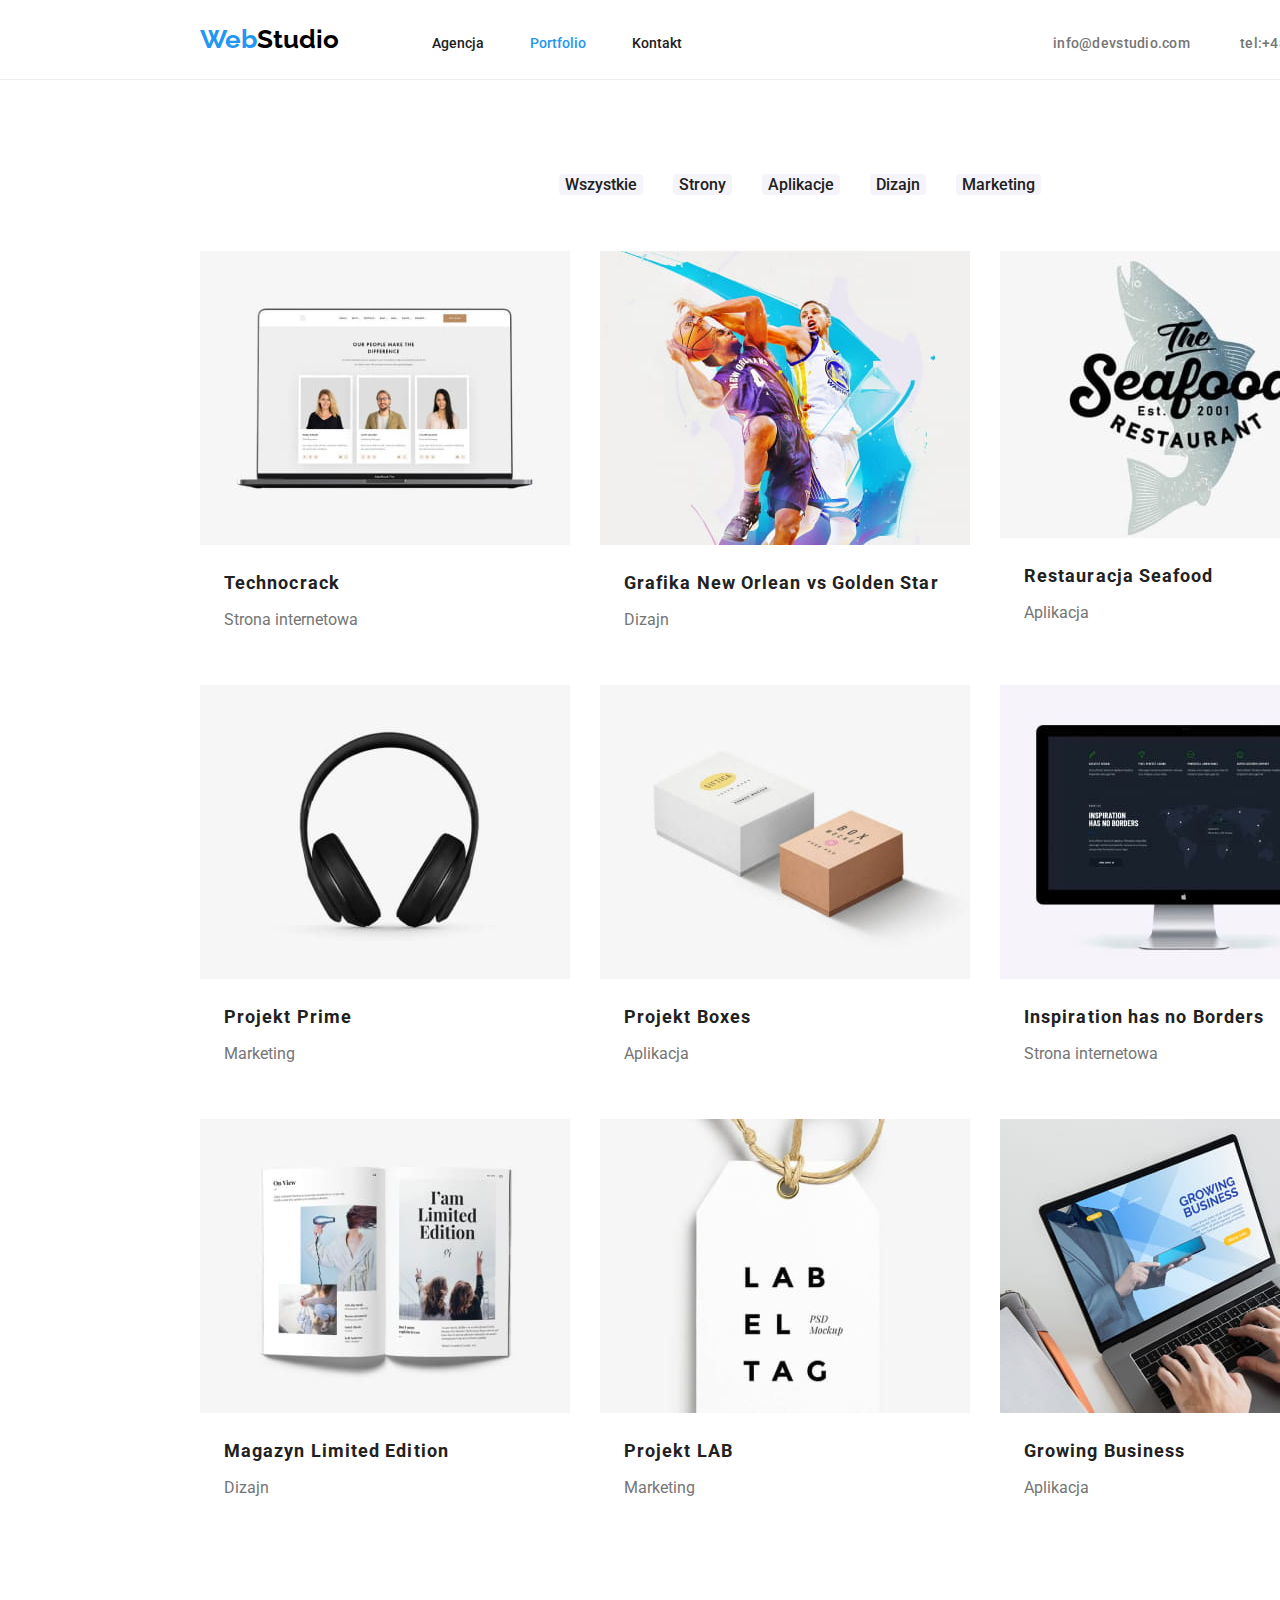
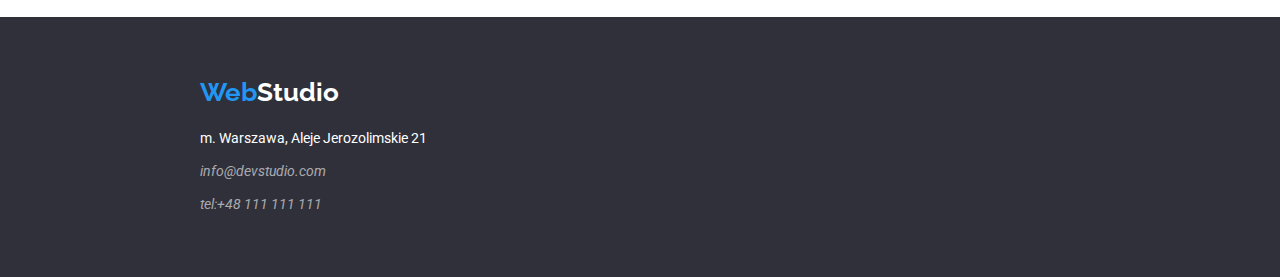
==== commit ec87b2fe: "current-site" ====
--- a/portfolio.html
+++ b/portfolio.html
@@ -32,7 +32,7 @@
             <li>
               <a href="index.html" class="nav-link">Agencja</a>
             </li>
-            <li><a href="portfolio.html" class="nav-link">Portfolio</a></li>
+            <li><a href="portfolio.html" class="nav-link currentsite">Portfolio</a></li>
             <li><a href="#Kontakt" class="nav-link">Kontakt</a></li>
           </ul>
         </nav>
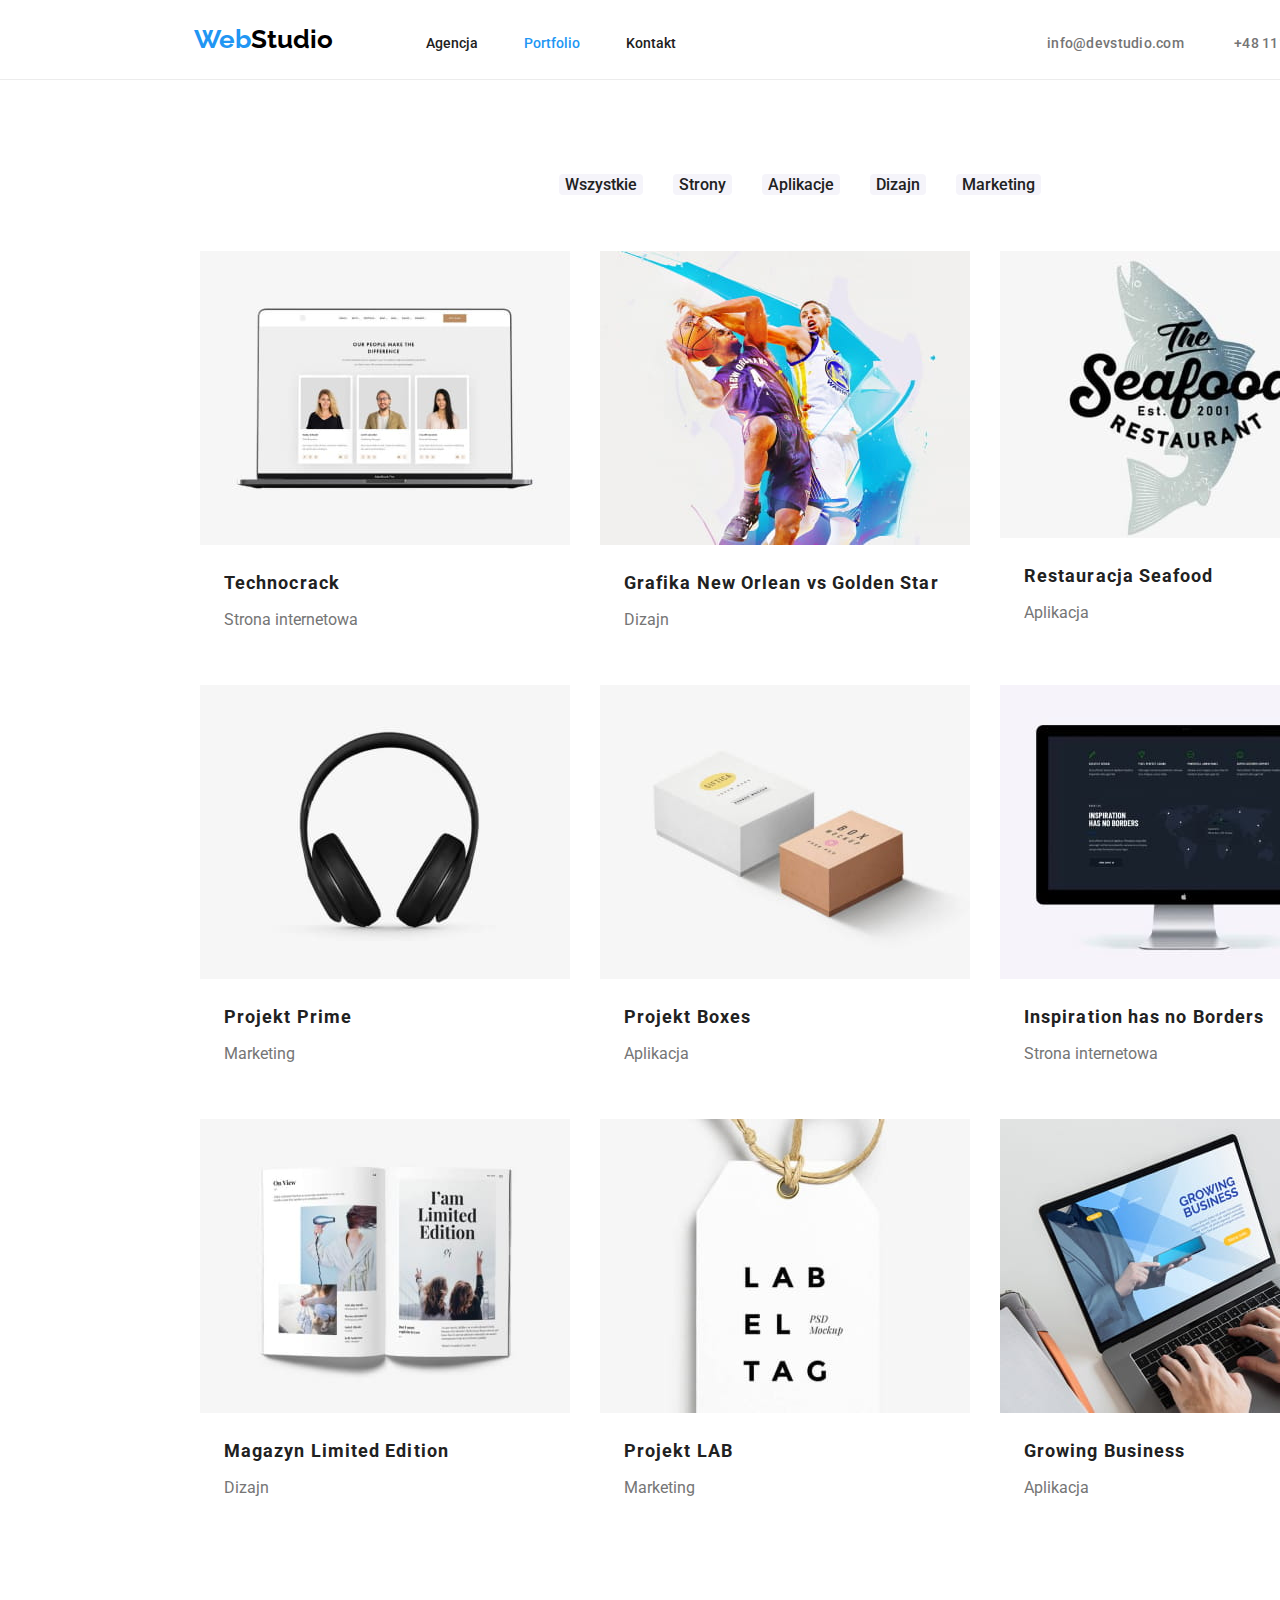
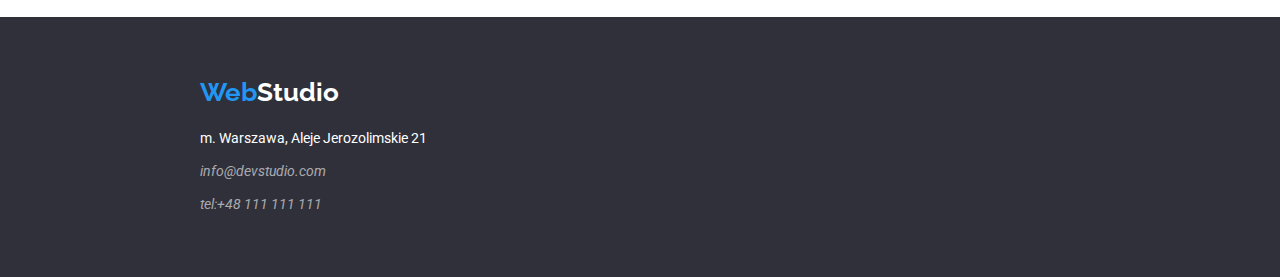
==== commit cbdd9e38: "poprawka" ====
--- a/portfolio.html
+++ b/portfolio.html
@@ -38,7 +38,7 @@
         </nav>
         <ul class="contact-links list-upper">
           <li><a href="mailto:info@devstudio.com">info@devstudio.com</a></li>
-          <li><a href="tel:+48111111111">tel:+48 111 111 111</a></li>
+          <li><a href="tel:+48111111111">+48 111 111 111</a></li>
         </ul>
       </div>
     </header>
--- a/css/styles.css
+++ b/css/styles.css
@@ -76,8 +76,7 @@
 .container-first {
   display: flex;
   align-items: baseline;
-  padding-bottom: 25px;
-  padding-top: 24px;
+  padding: 24px 27px 25px 15px;
 }
 .brandname {
   font-family: 'Raleway';
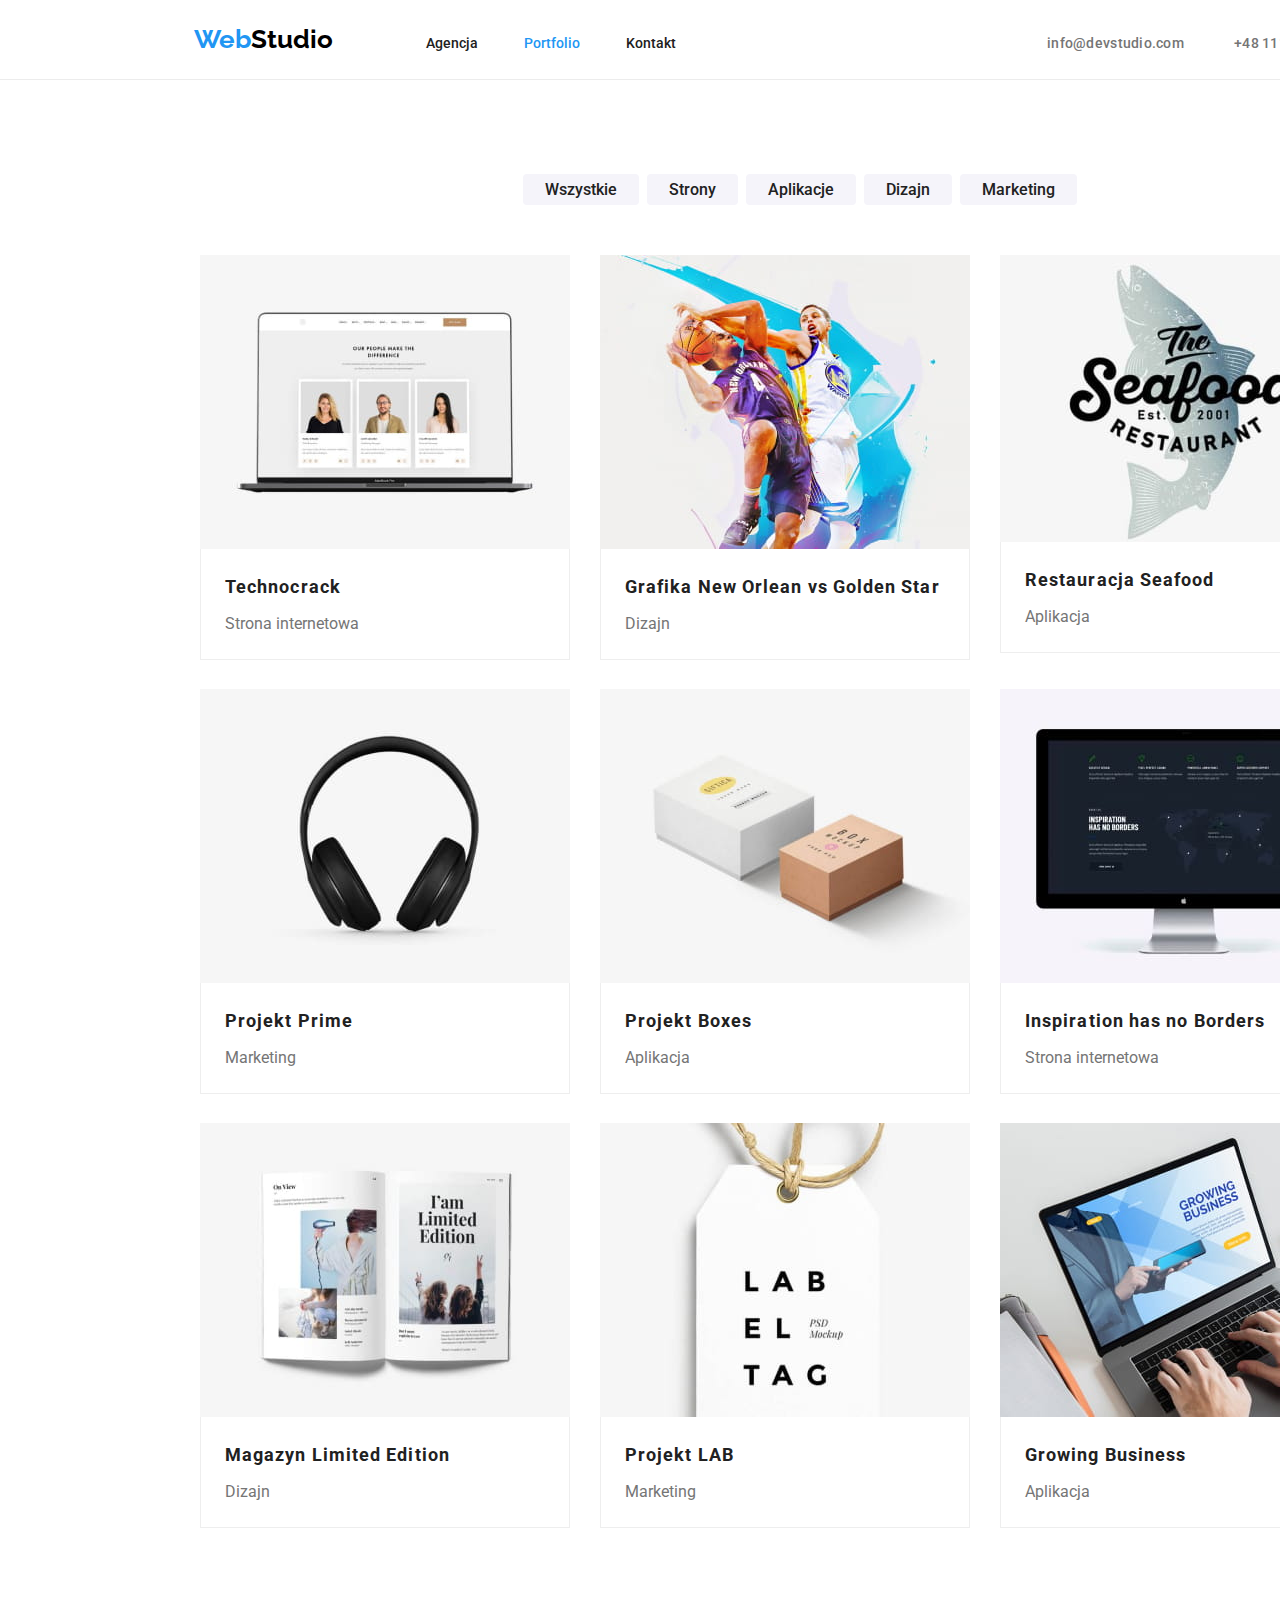
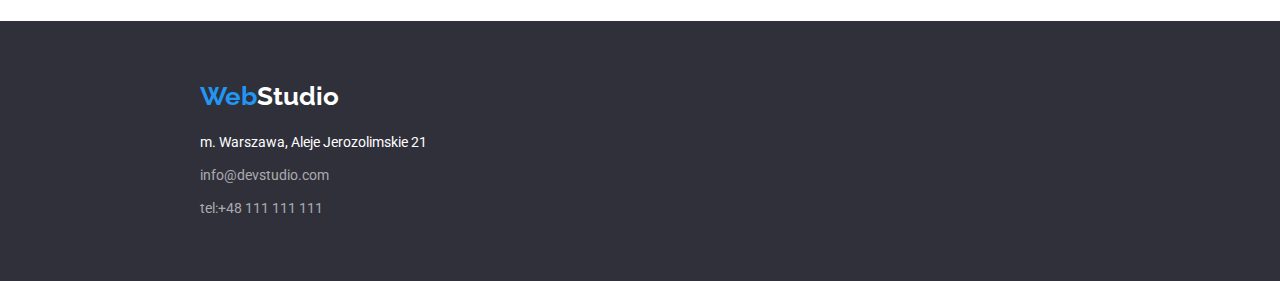
==== commit 89565a80: "finał" ====
--- a/portfolio.html
+++ b/portfolio.html
@@ -63,8 +63,9 @@
                 width="370"
                 height="294"
               />
+              <div class="border">
               <h3 class="portfolioheader">Technocrack</h3>
-              <p class="portfoliodescription">Strona internetowa</p>
+              <p class="portfoliodescription">Strona internetowa</p></div>
             </li>
             <li class="image-border">
               <img
@@ -73,33 +74,34 @@
                 width="370"
                 height="294"
               />
+              <div class="border">
               <h3 class="portfolioheader">Grafika New Orlean vs Golden Star</h3>
-              <p class="portfoliodescription">Dizajn</p>
+              <p class="portfoliodescription">Dizajn</p></div>
             </li>
             <li class="image-border">
               <img src="./images/restaurant.jpg" alt="logo restauracji" width="370" height="294" />
-              <h3 class="portfolioheader">Restauracja Seafood</h3>
-              <p class="portfoliodescription">Aplikacja</p>
+              <div class="border"><h3 class="portfolioheader">Restauracja Seafood</h3>
+              <p class="portfoliodescription">Aplikacja</p></div>
             </li>
             <li class="image-border">
               <img src="./images/project-prime.jpg" alt="słuchawki" width="370" height="294" />
-              <h3 class="portfolioheader">Projekt Prime</h3>
-              <p class="portfoliodescription">Marketing</p>
+              <div class="border"><h3 class="portfolioheader">Projekt Prime</h3>
+              <p class="portfoliodescription">Marketing</p></div>
             </li>
             <li class="image-border">
               <img src="./images/project-boxex.jpg" alt="dwa pudełka" width="370" height="294" />
-              <h3 class="portfolioheader">Projekt Boxes</h3>
-              <p class="portfoliodescription">Aplikacja</p>
+              <div class="border"><h3 class="portfolioheader">Projekt Boxes</h3>
+              <p class="portfoliodescription">Aplikacja</p></div>
             </li>
             <li class="image-border">
               <img src="./images/inspiration.jpg" alt="ekran monitora" width="370" height="294" />
-              <h3 class="portfolioheader">Inspiration has no Borders</h3>
-              <p class="portfoliodescription">Strona internetowa</p>
+              <div class="border"><h3 class="portfolioheader">Inspiration has no Borders</h3>
+              <p class="portfoliodescription">Strona internetowa</p></div>
             </li>
             <li class="image-border">
               <img src="./images/magazine.jpg" alt="otwarte czasopismo" width="370" height="294" />
-              <h3 class="portfolioheader">Magazyn Limited Edition</h3>
-              <p class="portfoliodescription">Dizajn</p>
+              <div class="border"><h3 class="portfolioheader">Magazyn Limited Edition</h3>
+              <p class="portfoliodescription">Dizajn</p></div>
             </li>
             <li class="image-border">
               <img
@@ -107,9 +109,9 @@
                 alt="etykieta z nazwą projektu"
                 width="370"
                 height="294"
-              />
+              /><div class="border">
               <h3 class="portfolioheader">Projekt LAB</h3>
-              <p class="portfoliodescription">Marketing</p>
+              <p class="portfoliodescription">Marketing</p></div>
             </li>
             <li class="image-border">
               <img
@@ -117,9 +119,9 @@
                 alt="otwarty laptop"
                 width="370"
                 height="294"
-              />
+              /><div class="border">
               <h3 class="portfolioheader">Growing Business</h3>
-              <p class="portfoliodescription">Aplikacja</p>
+              <p class="portfoliodescription">Aplikacja</p></div>
             </li>
           </ul>
         </div>
--- a/css/styles.css
+++ b/css/styles.css
@@ -159,6 +159,10 @@
 .loremitem {
   flex-basis: calc((100%- 90px) / 4);
 }
+.section-lorem {
+  padding-top: 94px;
+}
+
 .visually-hidden {
   position: absolute;
   width: 1px;
@@ -216,6 +220,7 @@
 .contactfooter {
   line-height: 1.71;
   color: rgba(255, 255, 255, 0.6);
+  font-style: normal;
 }
 .contactfooter:hover,
 .contactfooter:focus {
@@ -254,14 +259,15 @@
   background-color: var(--ninthcolor);
   color: var(--brandcolor);
   font-family: 'Roboto';
+  padding: 6px 22px;
 }
 .list-of-buttons {
   justify-content: center;
-  gap: 30px;
-  margin-bottom: 56px;
-}
-.buttonnext:hover,
-.buttonnext:focus {
+  gap: 8px;
+  margin-bottom: 50px;
+}
+.button-next:hover,
+.button-next:focus {
   color: var(--fifhtcolor);
   background-color: var(--fourthcolor);
   cursor: pointer;
@@ -276,6 +282,14 @@
   width: 370px;
   border-radius: 0px;
 }
+.border {
+  padding-top: 20px;
+  border-right: 1px solid #eeeeee;
+  border-bottom: 1px solid #eeeeee;
+  border-left: 1px solid #eeeeee;
+  padding-left: 24px;
+  padding-bottom: 20px;
+}
 .portfolioheader {
   font-size: 18px;
   font-weight: 700;
@@ -283,15 +297,11 @@
   letter-spacing: 0.06em;
   text-align: left;
   color: var(--brandcolor);
-  margin-top: 20px;
   margin-bottom: 4px;
-  padding-left: 24px;
 }
 .portfoliodescription {
   font-size: 16px;
   line-height: 1.88;
   text-align: left;
   color: var(--thirdcolor);
-  padding-bottom: 20px;
-  padding-left: 24px;
-}
+}
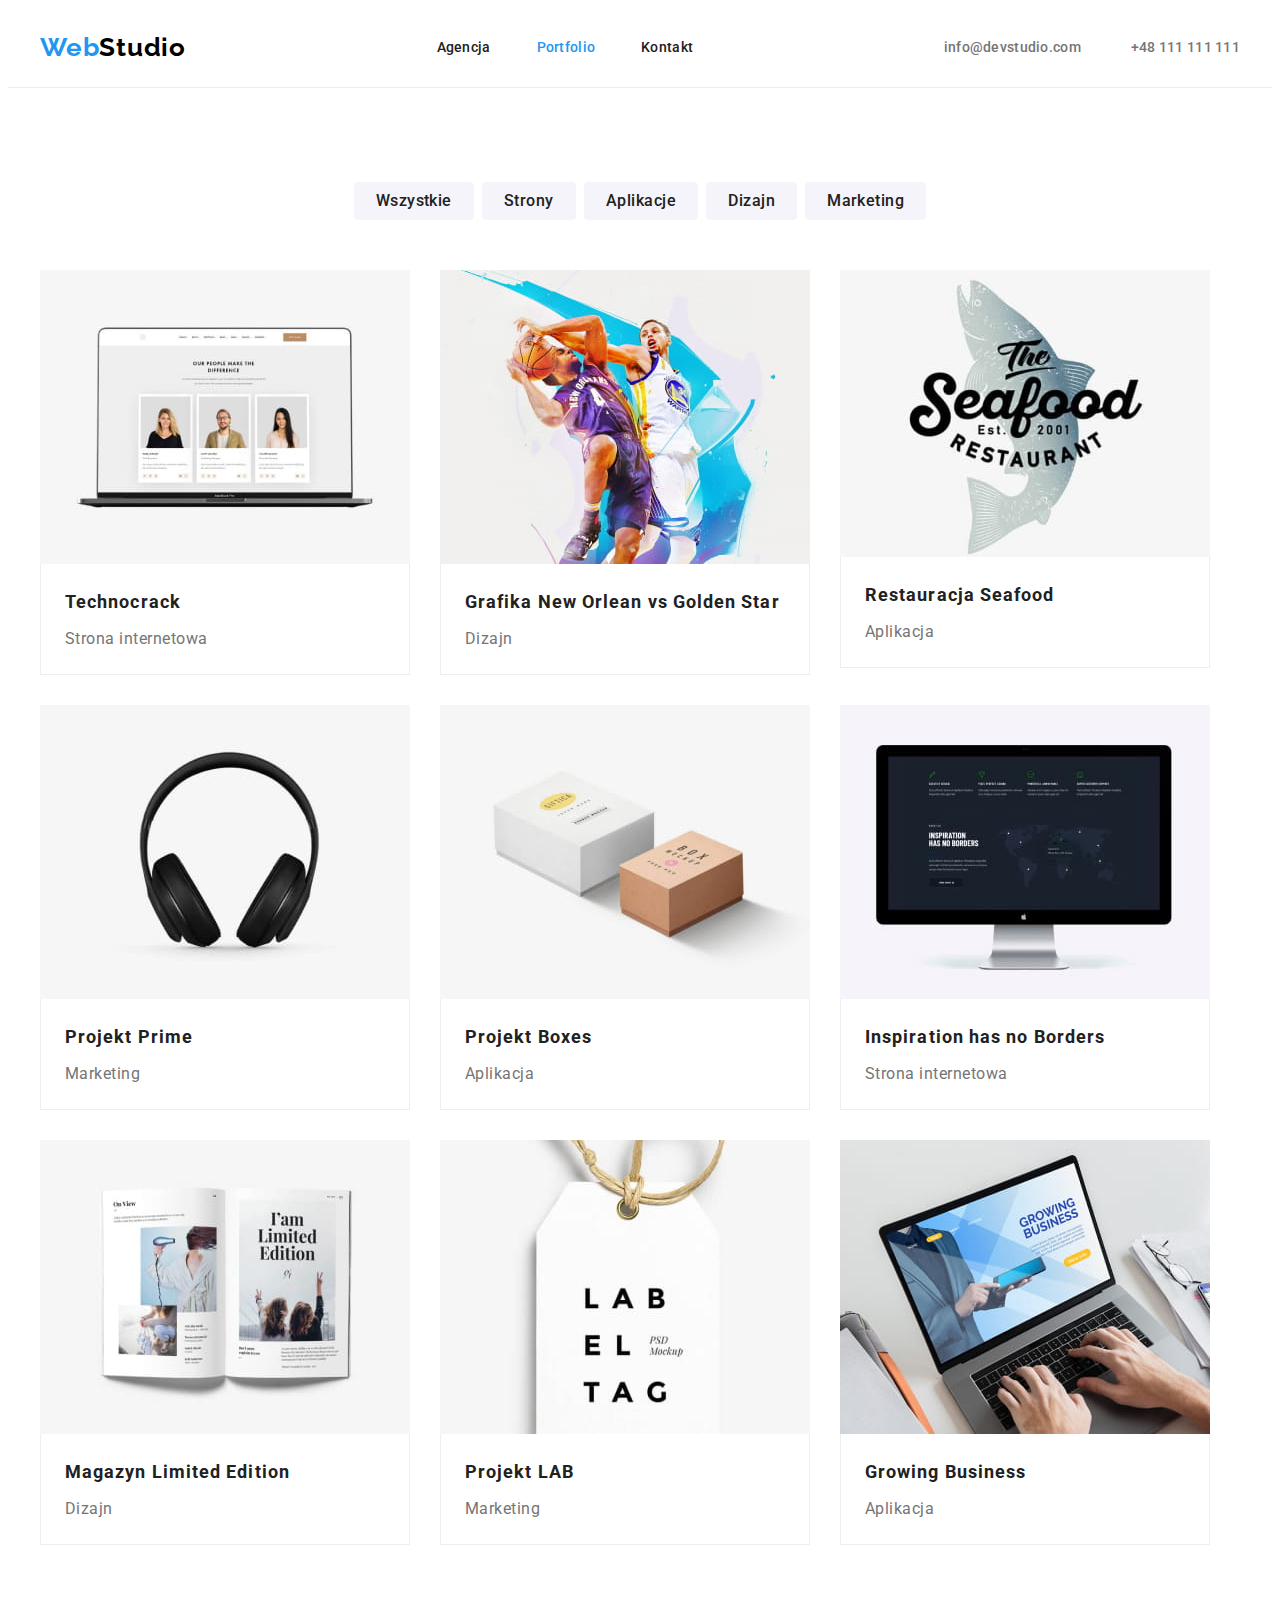
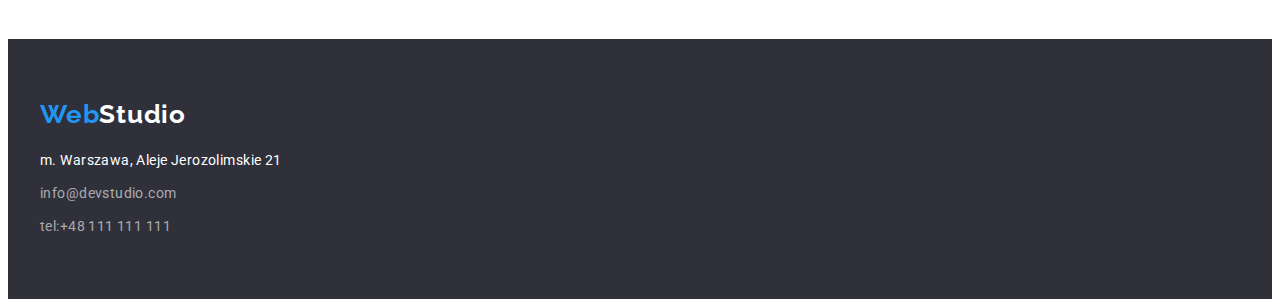
==== commit daca6057: "zmiany" ====
--- a/portfolio.html
+++ b/portfolio.html
@@ -137,7 +137,7 @@
               >m. Warszawa, Aleje Jerozolimskie 21</a
             >
           </li>
-          <li><a href="mailto:info@devstudio.com" class="contactfooter mail">info@devstudio.com</a></li>
+          <li><a href="mailto:info@devstudio.com" class="contactfooter">info@devstudio.com</a></li>
           <li><a href="tel:+48111111111" class="contactfooter">tel:+48 111 111 111</a></li>
         </ul>
       </address>
--- a/css/styles.css
+++ b/css/styles.css
@@ -21,8 +21,7 @@
   font-size: 14px;
   color: var(--brandcolor);
   background: var(--fifhtcolor);
-  width: 1600px;
-  margin: 0 auto;
+  letter-spacing: 0.03em;
 }
 h1,
 h2,
@@ -39,7 +38,6 @@
   list-style: none;
   padding: 0;
   margin: 0;
-  display: flex;
 }
 a {
   text-decoration: none;
@@ -58,32 +56,30 @@
 .section {
   padding-top: 94px;
   padding-bottom: 94px;
-  margin: 0 auto;
 }
 .footer {
   background-color: var(--sixthcolor);
-  margin: 0 auto;
-}
-.container-footer {
   padding-top: 60px;
   padding-bottom: 60px;
 }
+
 .boxfirst {
   margin: 0 auto;
-
   border-bottom: 1px solid #ececec;
 }
 .container-first {
   display: flex;
-  align-items: baseline;
-  padding: 24px 27px 25px 15px;
+  align-items: center;
+  padding-top: 24px;
+  padding-bottom: 25px;
 }
 .brandname {
   font-family: 'Raleway';
   font-size: 26px;
   font-weight: 700;
   color: var(--secondcolor);
-  margin-right: 93px;
+  margin-right: auto;
+  letter-spacing: 0.03em;
 }
 .pieceofbrand {
   color: var(--fourthcolor);
@@ -97,7 +93,9 @@
   color: var(--fourthcolor);
 }
 .list-upper {
+  display: flex;
   gap: 46px;
+  letter-spacing: 0.02em;
 }
 .nav-link:hover,
 .nav-link:focus,
@@ -108,9 +106,8 @@
 }
 .contact-links {
   font-weight: 500;
-  letter-spacing: 0.02em;
   color: var(--thirdcolor);
-  margin-left: 371px;
+  margin-left: auto;
   gap: 50px;
 }
 .contact-links a {
@@ -118,13 +115,8 @@
 }
 .main-section {
   background-color: var(--sixthcolor);
-  margin: 0 auto;
-}
-.container-second {
   padding-top: 200px;
   padding-bottom: 200px;
-  padding-left: 252px;
-  padding-right: 252px;
 }
 .main-header {
   font-size: 44px;
@@ -134,6 +126,7 @@
   text-align: center;
   color: var(--fifhtcolor);
   margin-bottom: 30px;
+  width: 696px;
 }
 .buttonfirst {
   font-size: 16px;
@@ -148,19 +141,16 @@
   align-items: center;
   margin: 0 auto;
 }
-.list-second,
-.list-third {
+.list {
+  display: flex;
   gap: 30px;
-  padding: 0 15px;
-}
-.list-third {
-  padding: 0;
-}
+}
+
 .loremitem {
   flex-basis: calc((100%- 90px) / 4);
 }
-.section-lorem {
-  padding-top: 94px;
+.section-ourteam {
+  padding-top: 0;
 }
 
 .visually-hidden {
@@ -177,6 +167,7 @@
   overflow: hidden;
 }
 .loremheader {
+  letter-spacing: 0.03em;
   font-weight: 700;
   color: var(--brandcolor);
   margin-top: 0;
@@ -188,6 +179,7 @@
   color: var(--thirdcolor);
 }
 .secondheader {
+  letter-spacing: 0.03em;
   font-size: 36px;
   font-weight: 700;
   text-align: center;
@@ -201,21 +193,28 @@
 .emloyee {
   border-radius: [object Object]px;
   background-color: var(--fifhtcolor);
+  box-shadow: 0px 1px 3px rgba(0, 0, 0, 0.12), 0px 1px 1px rgba(0, 0, 0, 0.14),
+    0px 2px 1px rgba(0, 0, 0, 0.2);
+  border-radius: 0px 0px 4px 4px;
+}
+.thirdheader {
+  letter-spacing: 0.03em;
+  font-size: 16px;
+  font-weight: 500;
+  text-align: center;
+  color: var(--brandcolor);
+  margin-bottom: 10px;
+}
+.employee-description {
+  padding-top: 30px;
   padding-bottom: 30px;
 }
-.thirdheader {
-  font-size: 16px;
-  font-weight: 500;
-  text-align: center;
-  color: var(--brandcolor);
-  margin-top: 30px;
-  margin-bottom: 10px;
-}
 .position {
   font-size: 16px;
   font-weight: 400;
   text-align: center;
   color: var(--thirdcolor);
+  letter-spacing: 0.03em;
 }
 .contactfooter {
   line-height: 1.71;
@@ -232,14 +231,12 @@
   line-height: 1.71;
   color: var(--fifhtcolor);
   font-style: normal;
+}
+.footerlist {
+  display: block;
+}
+.footerlist > li:not(:last-child) {
   margin-bottom: 9px;
-}
-.mail {
-  display: block;
-  margin-bottom: 9px;
-}
-.footerlist {
-  display: block;
 }
 .brandnamefooter {
   display: block;
@@ -249,6 +246,7 @@
   text-align: left;
   color: var(--fifhtcolor);
   margin-bottom: 20px;
+  letter-spacing: 0.03em;
 }
 
 .button-next {
@@ -260,8 +258,11 @@
   color: var(--brandcolor);
   font-family: 'Roboto';
   padding: 6px 22px;
+  letter-spacing: 0.03em;
+  line-height: 1.62;
 }
 .list-of-buttons {
+  display: flex;
   justify-content: center;
   gap: 8px;
   margin-bottom: 50px;
@@ -274,11 +275,11 @@
 }
 
 .list-of-images-portfolio {
+  display: flex;
   gap: 30px;
   flex-wrap: wrap;
 }
 .image-border {
-  height: 404px;
   width: 370px;
   border-radius: 0px;
 }
@@ -288,6 +289,7 @@
   border-bottom: 1px solid #eeeeee;
   border-left: 1px solid #eeeeee;
   padding-left: 24px;
+  padding-right: 24px;
   padding-bottom: 20px;
 }
 .portfolioheader {
@@ -304,4 +306,5 @@
   line-height: 1.88;
   text-align: left;
   color: var(--thirdcolor);
-}
+  letter-spacing: 0.03em;
+}
